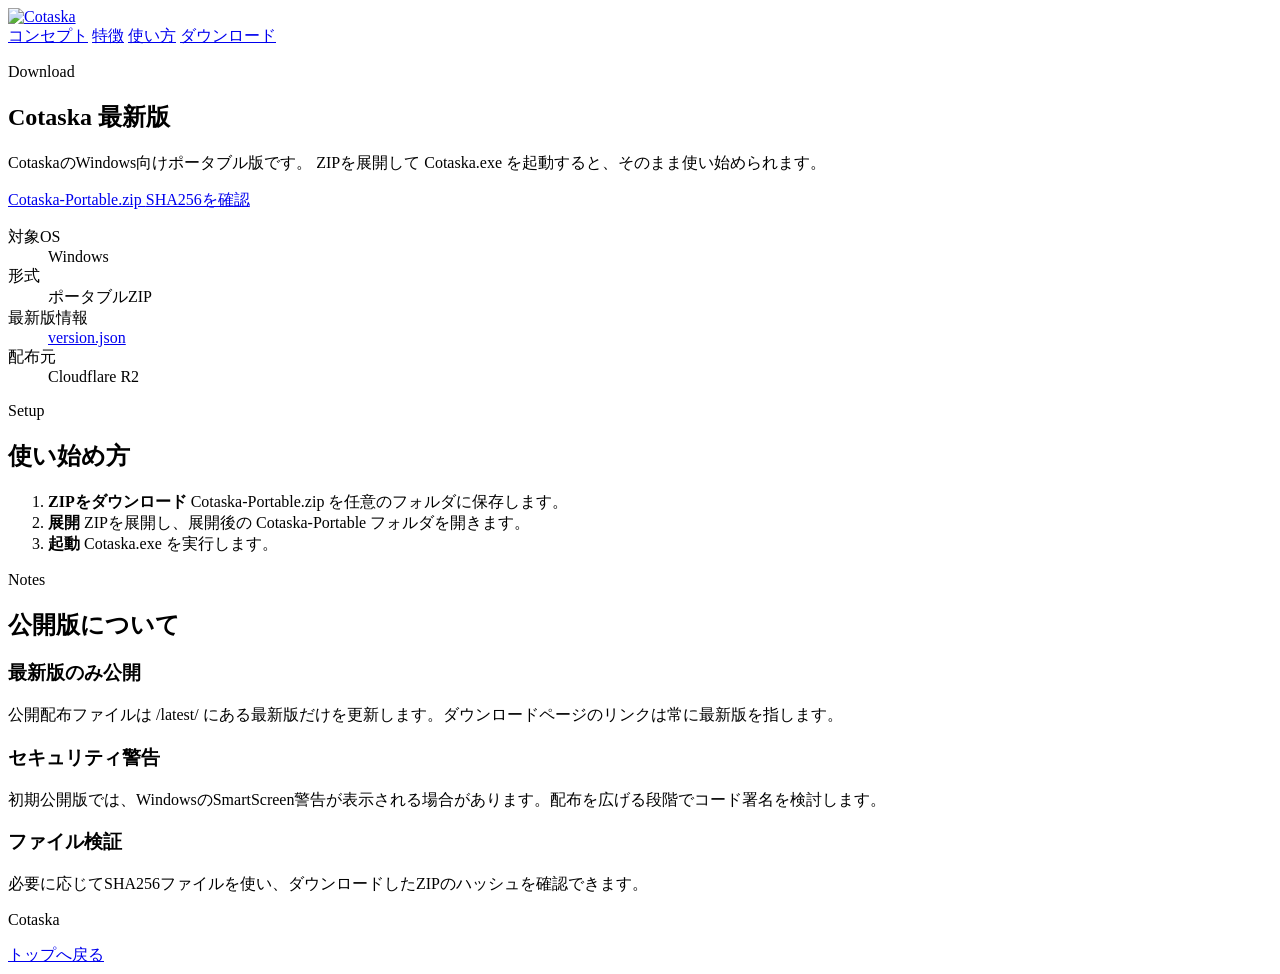
==== download.html @ 76c3b0d5 "OGP画像を新デザインに差し替え" ====
<!doctype html>
<html lang="ja">
  <head>
    <meta charset="utf-8">
    <meta name="viewport" content="width=device-width, initial-scale=1">
    <meta name="description" content="Cotaska のWindows向けポータブル版をダウンロードできます。ZIPを展開してCotaska.exeを起動すると使い始められます。">
    <meta property="og:title" content="Cotaska ダウンロード">
    <meta property="og:description" content="Cotaska のWindows向けポータブル版をダウンロードできます。">
    <meta property="og:type" content="website">
    <meta property="og:url" content="https://ebisenbei.github.io/cotaska-site/download.html">
    <meta property="og:image" content="https://ebisenbei.github.io/cotaska-site/assets/ogp.png?v=4">
    <meta property="og:image:width" content="1200">
    <meta property="og:image:height" content="630">
    <meta name="twitter:card" content="summary_large_image">
    <meta name="twitter:title" content="Cotaska ダウンロード">
    <meta name="twitter:description" content="Cotaska のWindows向けポータブル版をダウンロードできます。">
    <meta name="twitter:image" content="https://ebisenbei.github.io/cotaska-site/assets/ogp.png?v=4">
    <title>Cotaska ダウンロード</title>
    <link rel="icon" href="assets/favicon.ico">
    <link rel="stylesheet" href="styles.css">
  </head>
  <body>
    <header class="site-header">
      <a class="brand" href="index.html" aria-label="Cotaska">
        <img src="assets/cotaska-logo.png" alt="Cotaska">
      </a>
      <nav class="nav" aria-label="メインナビゲーション">
        <a href="index.html#concept">コンセプト</a>
        <a href="index.html#features">特徴</a>
        <a href="usage.html">使い方</a>
        <a href="download.html">ダウンロード</a>
      </nav>
    </header>

    <main>
      <section class="section download-hero">
        <div class="download-hero__copy">
          <p class="eyebrow">Download</p>
          <h1>Cotaska 最新版</h1>
          <p class="lead">
            CotaskaのWindows向けポータブル版です。
            ZIPを展開して Cotaska.exe を起動すると、そのまま使い始められます。
          </p>
          <div class="hero__actions">
            <a class="button button--primary" href="https://pub-d671fdad660b43a8a4b99ede58b7c092.r2.dev/latest/Cotaska-Portable.zip">
              Cotaska-Portable.zip
            </a>
            <a class="button button--ghost" href="https://pub-d671fdad660b43a8a4b99ede58b7c092.r2.dev/latest/Cotaska-Portable.zip.sha256">
              SHA256を確認
            </a>
          </div>
        </div>

        <aside class="download-panel" aria-label="配布情報">
          <dl>
            <div>
              <dt>対象OS</dt>
              <dd>Windows</dd>
            </div>
            <div>
              <dt>形式</dt>
              <dd>ポータブルZIP</dd>
            </div>
            <div>
              <dt>最新版情報</dt>
              <dd><a href="https://pub-d671fdad660b43a8a4b99ede58b7c092.r2.dev/latest/version.json">version.json</a></dd>
            </div>
            <div>
              <dt>配布元</dt>
              <dd>Cloudflare R2</dd>
            </div>
          </dl>
        </aside>
      </section>

      <section class="section download-steps">
        <div class="section-heading">
          <p class="eyebrow">Setup</p>
          <h2>使い始め方</h2>
        </div>
        <ol class="steps-list">
          <li>
            <strong>ZIPをダウンロード</strong>
            <span>Cotaska-Portable.zip を任意のフォルダに保存します。</span>
          </li>
          <li>
            <strong>展開</strong>
            <span>ZIPを展開し、展開後の Cotaska-Portable フォルダを開きます。</span>
          </li>
          <li>
            <strong>起動</strong>
            <span>Cotaska.exe を実行します。</span>
          </li>
        </ol>
      </section>

      <section class="section download-notes">
        <div class="section-heading">
          <p class="eyebrow">Notes</p>
          <h2>公開版について</h2>
        </div>
        <div class="notes-grid">
          <article>
            <h3>最新版のみ公開</h3>
            <p>公開配布ファイルは /latest/ にある最新版だけを更新します。ダウンロードページのリンクは常に最新版を指します。</p>
          </article>
          <article>
            <h3>セキュリティ警告</h3>
            <p>初期公開版では、WindowsのSmartScreen警告が表示される場合があります。配布を広げる段階でコード署名を検討します。</p>
          </article>
          <article>
            <h3>ファイル検証</h3>
            <p>必要に応じてSHA256ファイルを使い、ダウンロードしたZIPのハッシュを確認できます。</p>
          </article>
        </div>
      </section>
    </main>

    <footer class="site-footer">
      <p>Cotaska</p>
      <a href="index.html">トップへ戻る</a>
    </footer>
  </body>
</html>
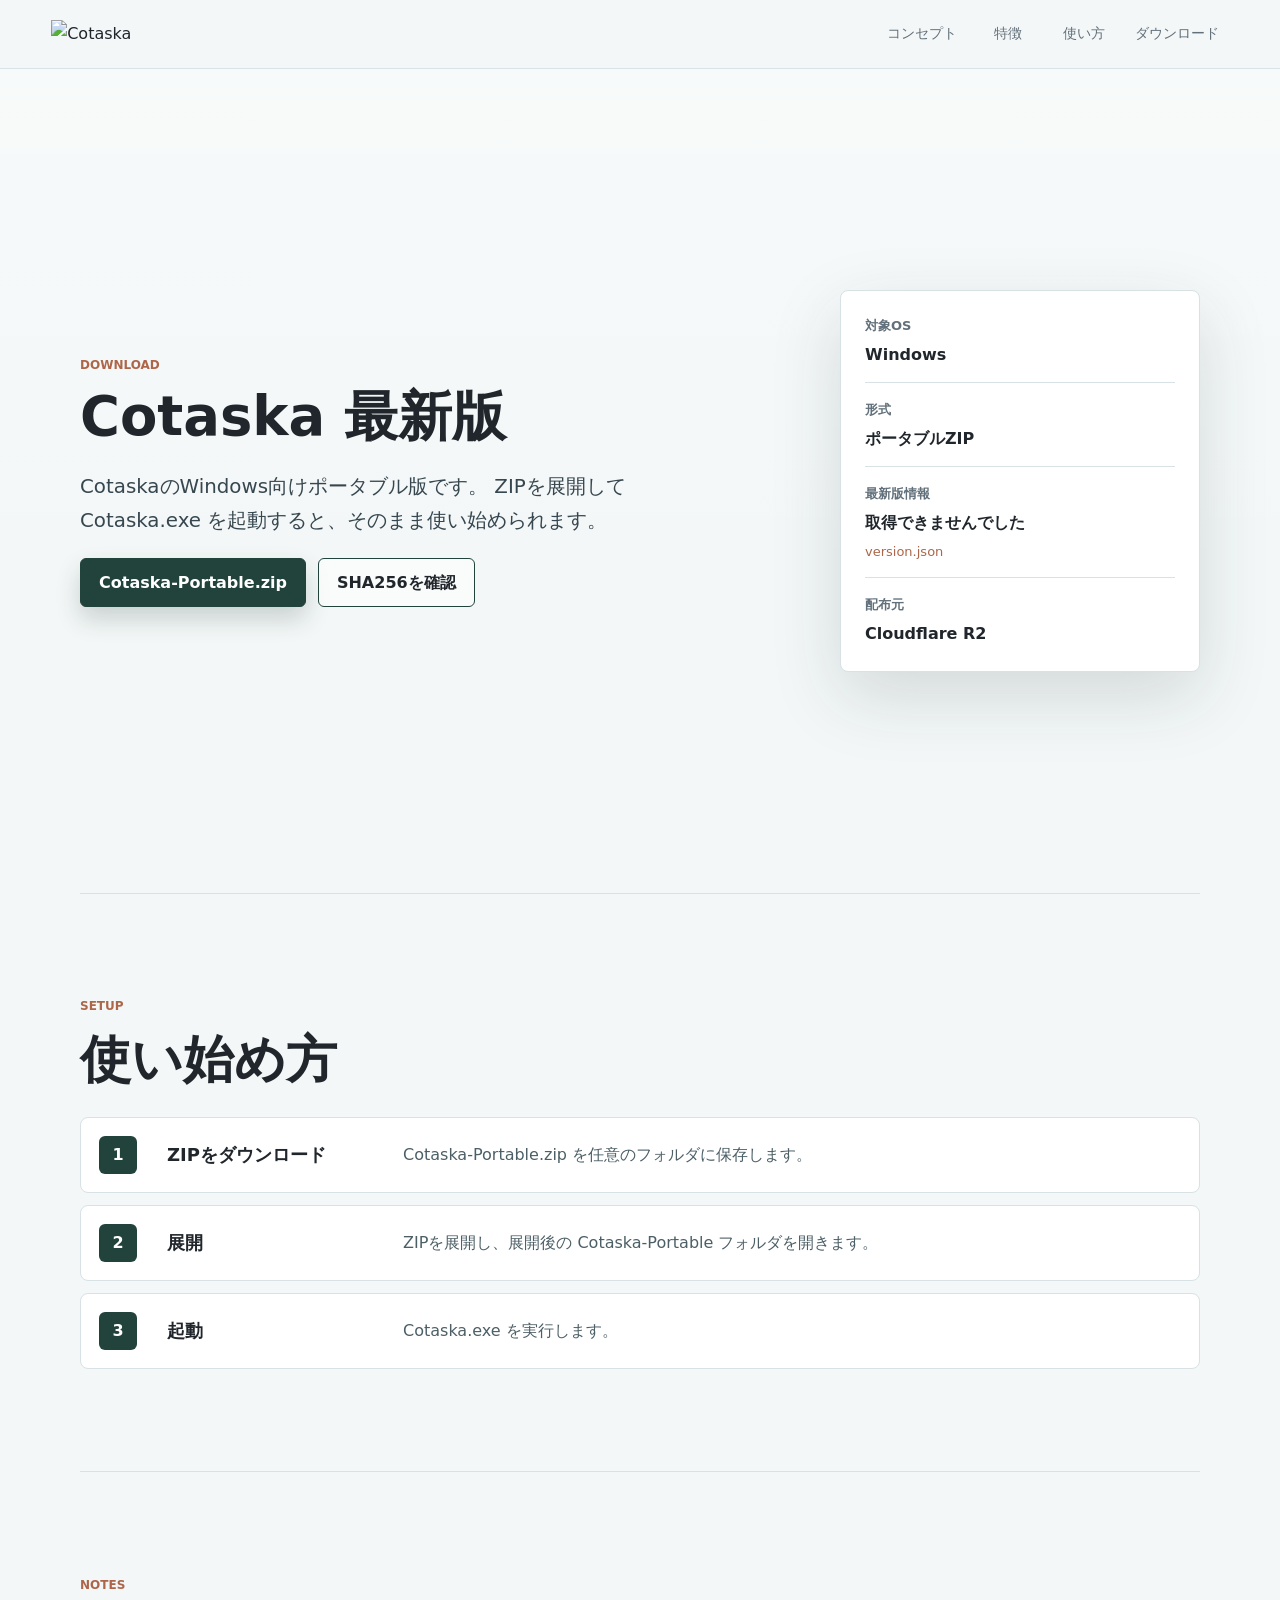
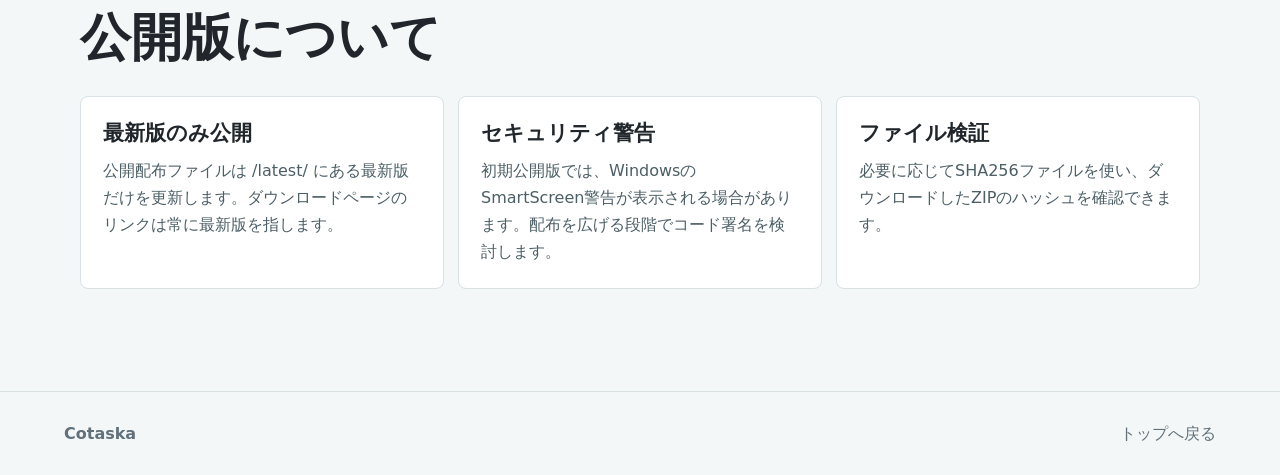
==== commit e3042e6e: "最新版バージョン情報の動的表示を追加" ====
--- a/download.html
+++ b/download.html
@@ -63,7 +63,10 @@
             </div>
             <div>
               <dt>最新版情報</dt>
-              <dd><a href="https://pub-d671fdad660b43a8a4b99ede58b7c092.r2.dev/latest/version.json">version.json</a></dd>
+              <dd>
+                <span id="latest-version" aria-live="polite">読み込み中…</span>
+                <a class="version-source" href="https://pub-d671fdad660b43a8a4b99ede58b7c092.r2.dev/latest/version.json">version.json</a>
+              </dd>
             </div>
             <div>
               <dt>配布元</dt>
@@ -120,5 +123,6 @@
       <p>Cotaska</p>
       <a href="index.html">トップへ戻る</a>
     </footer>
+    <script src="script.js" defer></script>
   </body>
 </html>
--- a/styles.css
+++ b/styles.css
@@ -0,0 +1,964 @@
+:root {
+  color-scheme: light;
+  --ink: #20262b;
+  --muted: #61707a;
+  --line: #d8e1e4;
+  --paper: #f3f7f7;
+  --paper-deep: #e8eef1;
+  --panel: #ffffff;
+  --forest: #21433b;
+  --moss: #5f8879;
+  --clay: #ad6649;
+  --amber: #d8ac4f;
+  --blue: #5f8fa3;
+  --shadow: 0 24px 70px rgba(28, 45, 52, 0.15);
+}
+
+* {
+  box-sizing: border-box;
+}
+
+html {
+  scroll-behavior: smooth;
+}
+
+body {
+  margin: 0;
+  background:
+    linear-gradient(180deg, rgba(255, 255, 255, 0.42), rgba(255, 255, 255, 0) 38rem),
+    var(--paper);
+  color: var(--ink);
+  font-family: "Yu Gothic", "Hiragino Kaku Gothic ProN", Meiryo, system-ui, sans-serif;
+  line-height: 1.7;
+}
+
+a {
+  color: inherit;
+  text-decoration: none;
+}
+
+.site-header {
+  position: sticky;
+  top: 0;
+  z-index: 10;
+  display: flex;
+  align-items: center;
+  justify-content: space-between;
+  gap: 24px;
+  padding: 14px clamp(18px, 4vw, 54px);
+  background: rgba(243, 247, 247, 0.92);
+  border-bottom: 1px solid rgba(216, 225, 228, 0.9);
+  backdrop-filter: blur(16px);
+}
+
+.brand img {
+  display: block;
+  width: 148px;
+  max-width: 34vw;
+  height: auto;
+}
+
+.nav {
+  display: flex;
+  gap: 6px;
+  align-items: center;
+}
+
+.nav a {
+  min-width: 70px;
+  padding: 8px 10px;
+  border-radius: 6px;
+  color: var(--muted);
+  font-size: 14px;
+  text-align: center;
+}
+
+.nav a:hover {
+  background: #e8eff1;
+  color: var(--ink);
+}
+
+.hero {
+  display: grid;
+  grid-template-columns: minmax(0, 0.92fr) minmax(520px, 1.08fr);
+  gap: clamp(30px, 4vw, 68px);
+  align-items: center;
+  min-height: calc(100vh - 76px);
+  padding: clamp(28px, 4vw, 52px) clamp(18px, 5vw, 72px) 36px;
+}
+
+.hero__copy {
+  max-width: 700px;
+}
+
+.eyebrow {
+  margin: 0 0 12px;
+  color: var(--clay);
+  font-size: 12px;
+  font-weight: 700;
+  letter-spacing: 0;
+  text-transform: uppercase;
+}
+
+h1,
+h2,
+h3,
+p {
+  margin-top: 0;
+}
+
+h1 {
+  margin-bottom: 22px;
+  font-size: clamp(34px, 4.25vw, 58px);
+  line-height: 1.12;
+  letter-spacing: 0;
+}
+
+h2 {
+  margin-bottom: 18px;
+  font-size: clamp(30px, 4vw, 54px);
+  line-height: 1.18;
+  letter-spacing: 0;
+}
+
+h3 {
+  margin-bottom: 10px;
+  font-size: 21px;
+  line-height: 1.35;
+}
+
+.lead {
+  max-width: 660px;
+  color: #37474f;
+  font-size: clamp(17px, 1.55vw, 20px);
+}
+
+.hero__actions,
+.download {
+  display: flex;
+  flex-wrap: wrap;
+  gap: 12px;
+  align-items: center;
+}
+
+.button {
+  display: inline-flex;
+  align-items: center;
+  justify-content: center;
+  min-height: 46px;
+  padding: 10px 18px;
+  border: 1px solid var(--forest);
+  border-radius: 6px;
+  font-weight: 700;
+  transition: transform 180ms ease, box-shadow 180ms ease, background 180ms ease;
+}
+
+.button:hover {
+  transform: translateY(-2px);
+}
+
+.button--primary {
+  background: var(--forest);
+  color: #fff;
+  box-shadow: 0 12px 24px rgba(36, 61, 52, 0.2);
+}
+
+.button--ghost {
+  background: rgba(255, 255, 255, 0.58);
+}
+
+.product-shot {
+  overflow: hidden;
+  border: 1px solid rgba(36, 61, 52, 0.14);
+  border-radius: 8px;
+  background: #eef4f4;
+  box-shadow: var(--shadow);
+}
+
+.window-bar {
+  display: flex;
+  gap: 8px;
+  align-items: center;
+  height: 38px;
+  padding: 0 14px;
+  background: #2b3d34;
+}
+
+.window-bar span {
+  width: 10px;
+  height: 10px;
+  border-radius: 50%;
+  background: var(--amber);
+}
+
+.window-bar span:nth-child(2) {
+  background: var(--clay);
+}
+
+.window-bar span:nth-child(3) {
+  background: var(--blue);
+}
+
+.app-shell {
+  display: grid;
+  grid-template-columns: 54px 150px minmax(230px, 1fr) minmax(210px, 0.85fr);
+  min-height: 430px;
+  color: #223028;
+}
+
+.rail,
+.side-pane,
+.task-pane,
+.detail-pane {
+  padding: 18px;
+}
+
+.rail {
+  display: flex;
+  flex-direction: column;
+  gap: 12px;
+  align-items: center;
+  background: #243d34;
+}
+
+.rail__item {
+  width: 24px;
+  height: 24px;
+  border-radius: 6px;
+  background: rgba(255, 255, 255, 0.18);
+}
+
+.rail__item.active {
+  background: var(--amber);
+}
+
+.side-pane {
+  background: #edf3f4;
+  border-right: 1px solid var(--line);
+}
+
+.pane-label {
+  margin: 0 0 8px;
+  color: #6c766d;
+  font-size: 12px;
+  font-weight: 700;
+}
+
+.view {
+  display: block;
+  width: 100%;
+  margin-bottom: 7px;
+  padding: 8px 10px;
+  border: 0;
+  border-radius: 6px;
+  background: transparent;
+  color: #36433a;
+  font: inherit;
+  text-align: left;
+}
+
+.view.active,
+.view:hover {
+  background: #fff;
+}
+
+.task-pane {
+  background: #fafcfc;
+  border-right: 1px solid var(--line);
+}
+
+.quick-add {
+  margin-bottom: 14px;
+  padding: 11px 12px;
+  border: 1px solid var(--line);
+  border-radius: 6px;
+  background: #fff;
+  color: var(--muted);
+  font-size: 14px;
+}
+
+.task {
+  display: grid;
+  grid-template-columns: 20px 1fr;
+  gap: 10px;
+  align-items: start;
+  margin-bottom: 10px;
+  padding: 12px;
+  border: 1px solid #dfe7e9;
+  border-radius: 6px;
+  background: #fff;
+}
+
+.task strong {
+  display: block;
+  line-height: 1.45;
+}
+
+.task small {
+  display: block;
+  color: var(--muted);
+}
+
+.check {
+  width: 18px;
+  height: 18px;
+  margin-top: 3px;
+  border: 2px solid var(--moss);
+  border-radius: 4px;
+}
+
+.task.done .check {
+  background: var(--moss);
+}
+
+.detail-pane {
+  background: #fff;
+  overflow-wrap: anywhere;
+}
+
+.detail-pane h2 {
+  font-size: 23px;
+}
+
+.metadata {
+  display: grid;
+  gap: 8px;
+  margin-top: 24px;
+}
+
+.metadata span {
+  padding: 8px 10px;
+  border-radius: 6px;
+  background: #edf3f4;
+  color: #52636a;
+  font-family: Consolas, "Courier New", monospace;
+  font-size: 12px;
+}
+
+.section {
+  width: min(1120px, calc(100% - 36px));
+  margin: 0 auto;
+  padding: clamp(58px, 8vw, 108px) 0;
+}
+
+.section-heading {
+  max-width: 680px;
+}
+
+.concept,
+.data-model,
+.comparison {
+  border-top: 1px solid var(--line);
+}
+
+.concept {
+  display: grid;
+  grid-template-columns: minmax(0, 0.95fr) minmax(280px, 1.05fr);
+  gap: clamp(24px, 6vw, 84px);
+  align-items: start;
+}
+
+.concept__body p,
+.agent-copy p,
+.download p,
+.comparison p {
+  color: #4c5f66;
+  font-size: 17px;
+}
+
+.feature-grid {
+  display: grid;
+  grid-template-columns: repeat(4, minmax(0, 1fr));
+  gap: 14px;
+}
+
+.feature-grid article,
+.comparison-grid > div,
+.flow-card {
+  border: 1px solid var(--line);
+  border-radius: 8px;
+  background: var(--panel);
+}
+
+.feature-grid article {
+  min-height: 292px;
+  padding: 24px;
+}
+
+.feature-number {
+  display: inline-block;
+  margin-bottom: 38px;
+  color: var(--clay);
+  font-family: Georgia, "Times New Roman", serif;
+  font-size: 34px;
+}
+
+.feature-grid p {
+  color: #536870;
+}
+
+.agent-section {
+  display: grid;
+  grid-template-columns: minmax(280px, 0.9fr) minmax(320px, 1.1fr);
+  gap: clamp(24px, 5vw, 64px);
+  align-items: center;
+  border-top: 1px solid var(--line);
+}
+
+.screenshot-section {
+  border-top: 1px solid var(--line);
+}
+
+.screenshot-section .section-heading {
+  max-width: 780px;
+}
+
+.screenshot-section .section-heading p:not(.eyebrow) {
+  color: #4c5f66;
+  font-size: 17px;
+}
+
+.screenshot-frame {
+  margin: 30px 0 0;
+  overflow: hidden;
+  border: 1px solid rgba(33, 67, 59, 0.15);
+  border-radius: 8px;
+  background: var(--panel);
+  box-shadow: var(--shadow);
+}
+
+.screenshot-frame img {
+  display: block;
+  width: 100%;
+  height: auto;
+}
+
+.agent-flow {
+  display: grid;
+  gap: 12px;
+}
+
+.flow-card {
+  padding: 20px;
+}
+
+.flow-card span {
+  display: block;
+  margin-bottom: 8px;
+  color: var(--clay);
+  font-size: 12px;
+  font-weight: 700;
+  text-transform: uppercase;
+}
+
+.flow-card strong {
+  display: block;
+  margin-bottom: 6px;
+  font-size: 20px;
+}
+
+.flow-card p {
+  margin: 0;
+  color: #566a72;
+}
+
+.flow-card--dark {
+  background: var(--forest);
+  color: #fff;
+  border-color: var(--forest);
+}
+
+.flow-card--dark span,
+.flow-card--dark p {
+  color: #dce5dd;
+}
+
+.flow-line {
+  width: 2px;
+  height: 28px;
+  margin-left: 30px;
+  background: var(--line);
+}
+
+.data-model {
+  display: grid;
+  grid-template-columns: minmax(0, 0.95fr) minmax(280px, 1.05fr);
+  gap: clamp(24px, 6vw, 84px);
+  align-items: start;
+}
+
+pre {
+  overflow-x: auto;
+  margin: 0;
+  padding: 24px;
+  border-radius: 8px;
+  background: #253a32;
+  color: #f8f6ef;
+  box-shadow: var(--shadow);
+}
+
+code {
+  font-family: Consolas, "Courier New", monospace;
+}
+
+.comparison-grid {
+  display: grid;
+  grid-template-columns: repeat(3, minmax(0, 1fr));
+  gap: 14px;
+  margin-top: 28px;
+}
+
+.comparison-grid > div {
+  padding: 24px;
+}
+
+.comparison-grid > div:nth-child(3) {
+  background: #f7fbfb;
+  border-color: rgba(95, 143, 163, 0.4);
+}
+
+.download {
+  justify-content: space-between;
+  gap: 28px;
+  border-top: 1px solid var(--line);
+}
+
+.download > div {
+  max-width: 720px;
+}
+
+.download__actions {
+  display: flex;
+  flex-wrap: wrap;
+  gap: 12px;
+}
+
+.usage-hero {
+  min-height: 48vh;
+  display: flex;
+  align-items: center;
+}
+
+.usage-flow,
+.usage-summary {
+  border-top: 1px solid var(--line);
+}
+
+.usage-step {
+  display: grid;
+  grid-template-columns: 96px minmax(0, 1fr);
+  gap: clamp(18px, 4vw, 42px);
+  padding: 34px 0;
+  border-bottom: 1px solid var(--line);
+}
+
+.usage-step:last-child {
+  border-bottom: 0;
+}
+
+.usage-step .feature-number {
+  margin: 0;
+}
+
+.usage-step h2 {
+  max-width: 820px;
+  font-size: clamp(26px, 3.5vw, 42px);
+}
+
+.usage-step p {
+  max-width: 860px;
+  color: #4c5f66;
+  font-size: 17px;
+}
+
+.usage-image {
+  margin: 22px 0 0;
+  overflow: hidden;
+  border: 1px solid rgba(33, 67, 59, 0.14);
+  border-radius: 8px;
+  background: #fff;
+  box-shadow: 0 18px 46px rgba(28, 45, 52, 0.12);
+}
+
+.usage-image img {
+  display: block;
+  width: 100%;
+  height: auto;
+}
+
+.usage-example {
+  margin-top: 18px;
+  padding: 16px 18px;
+  border: 1px solid var(--line);
+  border-radius: 8px;
+  background: var(--panel);
+}
+
+.usage-example strong {
+  display: block;
+  margin-bottom: 8px;
+}
+
+.usage-example p {
+  margin: 0 0 8px;
+  font-size: 15px;
+}
+
+.usage-example p:last-child {
+  margin-bottom: 0;
+}
+
+.usage-visual {
+  display: grid;
+  grid-template-columns: minmax(0, 1fr) 20px minmax(0, 1fr) 20px minmax(0, 1fr);
+  gap: 12px;
+  align-items: center;
+  margin-top: 22px;
+  padding: 18px;
+  border: 1px solid var(--line);
+  border-radius: 8px;
+  background:
+    linear-gradient(180deg, rgba(255, 255, 255, 0.75), rgba(255, 255, 255, 0.35)),
+    var(--paper-deep);
+}
+
+.visual-card {
+  min-height: 96px;
+  padding: 16px;
+  border: 1px solid var(--line);
+  border-radius: 8px;
+  background: #fff;
+  box-shadow: 0 10px 28px rgba(28, 45, 52, 0.08);
+}
+
+.visual-arrow {
+  width: 14px;
+  height: 14px;
+  border-top: 2px solid var(--moss);
+  border-right: 2px solid var(--moss);
+  transform: rotate(45deg);
+}
+
+.visual-card span {
+  display: inline-block;
+  margin-bottom: 8px;
+  color: var(--clay);
+  font-size: 12px;
+  font-weight: 700;
+  text-transform: uppercase;
+}
+
+.visual-card strong {
+  display: block;
+  line-height: 1.45;
+}
+
+.visual-card p {
+  margin: 8px 0 0;
+  color: #5d7078;
+  font-size: 14px;
+}
+
+.visual-card--ai {
+  border-color: rgba(95, 143, 163, 0.45);
+  background: #f5fbfc;
+}
+
+.visual-card--task {
+  border-color: rgba(95, 136, 121, 0.45);
+  background: #f7fbf8;
+}
+
+.visual-card--mail,
+.visual-card--note {
+  border-color: rgba(216, 172, 79, 0.48);
+  background: #fffaf0;
+}
+
+.visual-card--result,
+.visual-card--external {
+  border-color: rgba(173, 102, 73, 0.38);
+  background: #fff7f3;
+}
+
+.summary-grid {
+  display: grid;
+  grid-template-columns: repeat(3, minmax(0, 1fr));
+  gap: 14px;
+  margin-top: 28px;
+}
+
+.summary-grid article {
+  padding: 22px;
+  border: 1px solid var(--line);
+  border-radius: 8px;
+  background: var(--panel);
+}
+
+.summary-grid p {
+  margin: 0;
+  color: #4c5f66;
+}
+
+.download-hero {
+  display: grid;
+  grid-template-columns: minmax(0, 1fr) minmax(280px, 360px);
+  gap: clamp(24px, 5vw, 64px);
+  align-items: center;
+  min-height: calc(100vh - 76px);
+}
+
+.download-hero__copy {
+  max-width: 760px;
+}
+
+.download-panel {
+  padding: 24px;
+  border: 1px solid var(--line);
+  border-radius: 8px;
+  background: var(--panel);
+  box-shadow: var(--shadow);
+}
+
+.download-panel dl {
+  display: grid;
+  gap: 16px;
+  margin: 0;
+}
+
+.download-panel div {
+  display: grid;
+  gap: 4px;
+  padding-bottom: 14px;
+  border-bottom: 1px solid var(--line);
+}
+
+.download-panel div:last-child {
+  padding-bottom: 0;
+  border-bottom: 0;
+}
+
+.download-panel dt {
+  color: var(--muted);
+  font-size: 13px;
+  font-weight: 700;
+}
+
+.download-panel dd {
+  margin: 0;
+  font-weight: 700;
+}
+
+.version-source {
+  display: block;
+  margin-top: 4px;
+  color: var(--clay);
+  font-size: 13px;
+  font-weight: 400;
+}
+
+.download-panel a {
+  color: var(--clay);
+}
+
+.download-steps,
+.download-notes {
+  border-top: 1px solid var(--line);
+}
+
+.steps-list {
+  display: grid;
+  gap: 12px;
+  margin: 28px 0 0;
+  padding: 0;
+  list-style: none;
+  counter-reset: setup-step;
+}
+
+.steps-list li {
+  display: grid;
+  grid-template-columns: 52px minmax(160px, 220px) 1fr;
+  gap: 16px;
+  align-items: center;
+  padding: 18px;
+  border: 1px solid var(--line);
+  border-radius: 8px;
+  background: var(--panel);
+  counter-increment: setup-step;
+}
+
+.steps-list li::before {
+  display: inline-flex;
+  align-items: center;
+  justify-content: center;
+  width: 38px;
+  height: 38px;
+  border-radius: 6px;
+  background: var(--forest);
+  color: #fff;
+  font-weight: 700;
+  content: counter(setup-step);
+}
+
+.steps-list strong {
+  font-size: 18px;
+}
+
+.steps-list span {
+  color: #4c5f66;
+}
+
+.notes-grid {
+  display: grid;
+  grid-template-columns: repeat(3, minmax(0, 1fr));
+  gap: 14px;
+  margin-top: 28px;
+}
+
+.notes-grid article {
+  padding: 22px;
+  border: 1px solid var(--line);
+  border-radius: 8px;
+  background: var(--panel);
+}
+
+.notes-grid p {
+  margin: 0;
+  color: #4c5f66;
+}
+
+.site-footer {
+  display: flex;
+  justify-content: space-between;
+  gap: 18px;
+  padding: 28px clamp(18px, 5vw, 72px);
+  border-top: 1px solid var(--line);
+  color: var(--muted);
+}
+
+.site-footer p {
+  margin: 0;
+  font-weight: 700;
+}
+
+@media (max-width: 1080px) {
+  .hero {
+    grid-template-columns: 1fr;
+  }
+
+  .product-shot {
+    max-width: 940px;
+  }
+
+  .feature-grid,
+  .comparison-grid {
+    grid-template-columns: repeat(2, minmax(0, 1fr));
+  }
+}
+
+@media (max-width: 760px) {
+  .site-header {
+    position: static;
+    align-items: flex-start;
+  }
+
+  .nav {
+    flex-wrap: wrap;
+    justify-content: flex-end;
+  }
+
+  .hero {
+    padding-top: 42px;
+  }
+
+  .app-shell {
+    grid-template-columns: 44px minmax(0, 1fr);
+  }
+
+  .side-pane,
+  .detail-pane {
+    display: none;
+  }
+
+  .task-pane {
+    border-right: 0;
+  }
+
+  .concept,
+  .agent-section,
+  .data-model,
+  .download-hero {
+    grid-template-columns: 1fr;
+  }
+
+  .feature-grid,
+  .comparison-grid,
+  .notes-grid,
+  .summary-grid {
+    grid-template-columns: 1fr;
+  }
+
+  .usage-step {
+    grid-template-columns: 1fr;
+  }
+
+  .usage-visual {
+    grid-template-columns: 1fr;
+    gap: 12px;
+  }
+
+  .visual-arrow {
+    margin: 0 auto;
+    transform: rotate(135deg);
+  }
+
+  .steps-list li {
+    grid-template-columns: 42px 1fr;
+  }
+
+  .steps-list span {
+    grid-column: 2;
+  }
+
+  .feature-grid article {
+    min-height: auto;
+  }
+
+  .feature-number {
+    margin-bottom: 22px;
+  }
+
+  .site-footer,
+  .download {
+    align-items: flex-start;
+    flex-direction: column;
+  }
+}
+
+@media (max-width: 520px) {
+  .site-header {
+    padding-inline: 14px;
+  }
+
+  .brand img {
+    width: 122px;
+  }
+
+  .nav a {
+    min-width: 58px;
+    padding-inline: 8px;
+    font-size: 13px;
+  }
+
+  .section {
+    width: min(100% - 28px, 1120px);
+  }
+
+  .hero {
+    padding-inline: 14px;
+  }
+
+  .hero__actions .button {
+    width: 100%;
+  }
+}
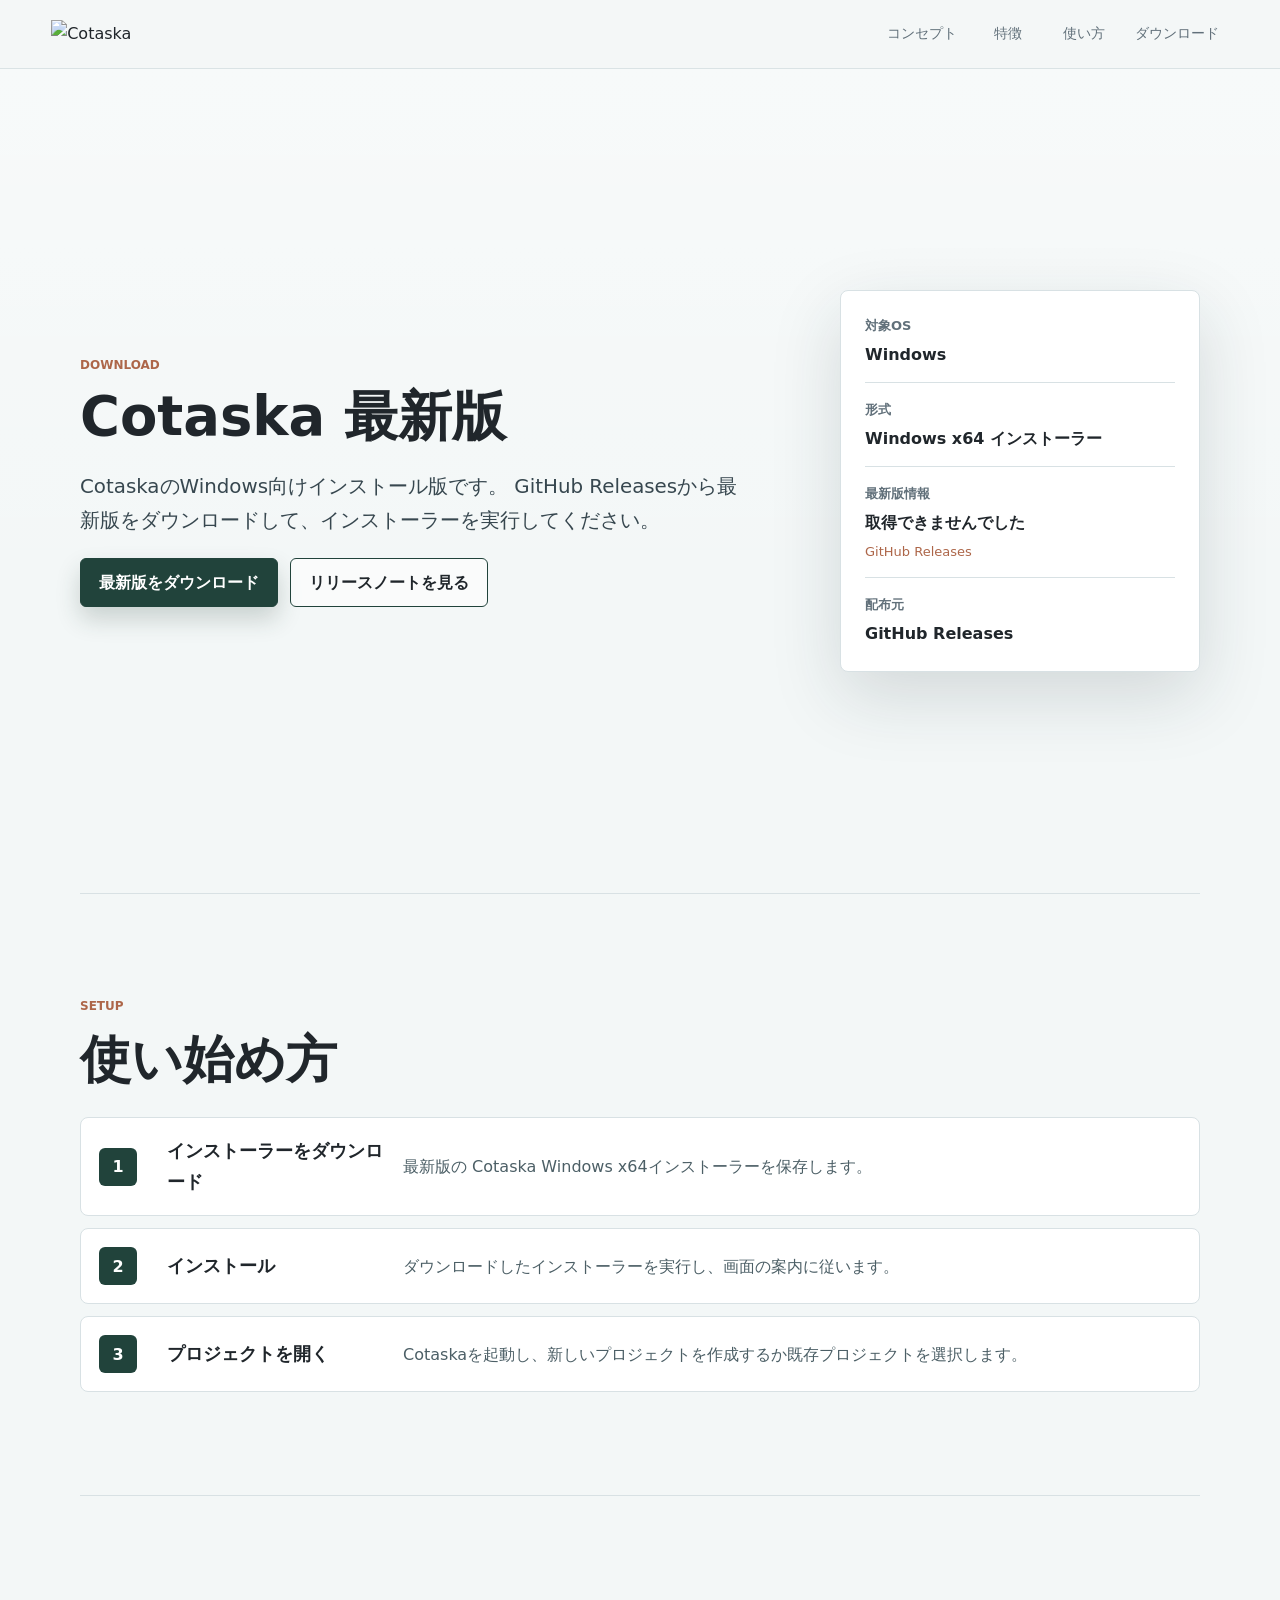
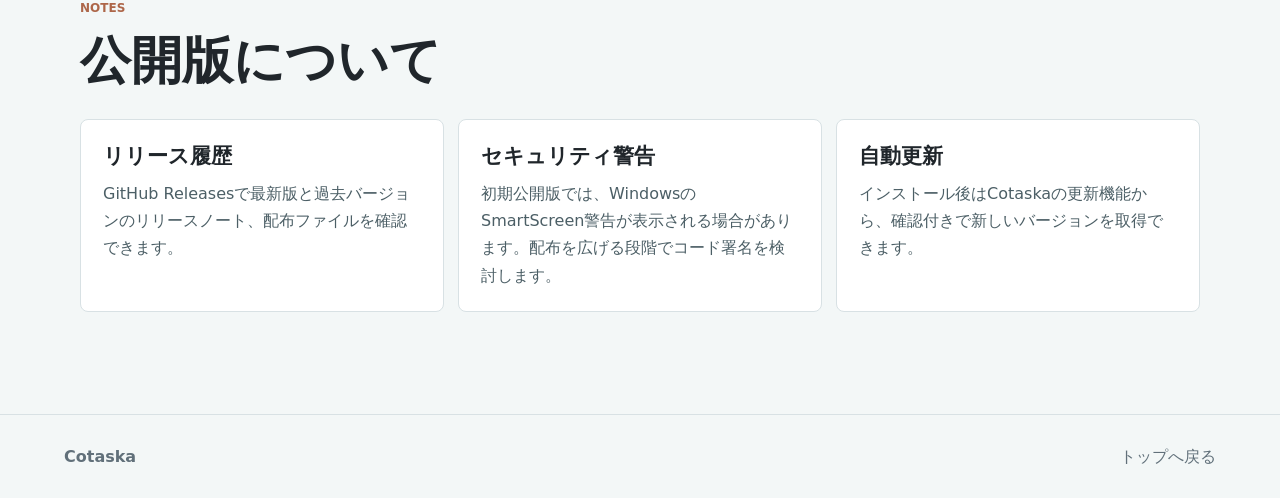
==== commit efa192dd: "CHG-128 ダウンロード先をGitHub Releasesへ変更" ====
--- a/download.html
+++ b/download.html
@@ -3,9 +3,9 @@
   <head>
     <meta charset="utf-8">
     <meta name="viewport" content="width=device-width, initial-scale=1">
-    <meta name="description" content="Cotaska のWindows向けポータブル版をダウンロードできます。ZIPを展開してCotaska.exeを起動すると使い始められます。">
+    <meta name="description" content="CotaskaのWindows向け最新版インストーラーをGitHub Releasesからダウンロードできます。">
     <meta property="og:title" content="Cotaska ダウンロード">
-    <meta property="og:description" content="Cotaska のWindows向けポータブル版をダウンロードできます。">
+    <meta property="og:description" content="CotaskaのWindows向け最新版インストーラーをGitHub Releasesからダウンロードできます。">
     <meta property="og:type" content="website">
     <meta property="og:url" content="https://ebisenbei.github.io/cotaska-site/download.html">
     <meta property="og:image" content="https://ebisenbei.github.io/cotaska-site/assets/ogp.png?v=4">
@@ -13,7 +13,7 @@
     <meta property="og:image:height" content="630">
     <meta name="twitter:card" content="summary_large_image">
     <meta name="twitter:title" content="Cotaska ダウンロード">
-    <meta name="twitter:description" content="Cotaska のWindows向けポータブル版をダウンロードできます。">
+    <meta name="twitter:description" content="CotaskaのWindows向け最新版インストーラーをGitHub Releasesからダウンロードできます。">
     <meta name="twitter:image" content="https://ebisenbei.github.io/cotaska-site/assets/ogp.png?v=4">
     <title>Cotaska ダウンロード</title>
     <link rel="icon" href="assets/favicon.ico">
@@ -38,15 +38,15 @@
           <p class="eyebrow">Download</p>
           <h1>Cotaska 最新版</h1>
           <p class="lead">
-            CotaskaのWindows向けポータブル版です。
-            ZIPを展開して Cotaska.exe を起動すると、そのまま使い始められます。
+            CotaskaのWindows向けインストール版です。
+            GitHub Releasesから最新版をダウンロードして、インストーラーを実行してください。
           </p>
           <div class="hero__actions">
-            <a class="button button--primary" href="https://pub-d671fdad660b43a8a4b99ede58b7c092.r2.dev/latest/Cotaska-Portable.zip">
-              Cotaska-Portable.zip
+            <a id="download-installer" class="button button--primary" href="https://github.com/EbiSenbei/cotaska-site/releases/latest">
+              最新版をダウンロード
             </a>
-            <a class="button button--ghost" href="https://pub-d671fdad660b43a8a4b99ede58b7c092.r2.dev/latest/Cotaska-Portable.zip.sha256">
-              SHA256を確認
+            <a class="button button--ghost" href="https://github.com/EbiSenbei/cotaska-site/releases/latest">
+              リリースノートを見る
             </a>
           </div>
         </div>
@@ -59,18 +59,18 @@
             </div>
             <div>
               <dt>形式</dt>
-              <dd>ポータブルZIP</dd>
+              <dd>Windows x64 インストーラー</dd>
             </div>
             <div>
               <dt>最新版情報</dt>
               <dd>
                 <span id="latest-version" aria-live="polite">読み込み中…</span>
-                <a class="version-source" href="https://pub-d671fdad660b43a8a4b99ede58b7c092.r2.dev/latest/version.json">version.json</a>
+                <a class="version-source" href="https://github.com/EbiSenbei/cotaska-site/releases/latest">GitHub Releases</a>
               </dd>
             </div>
             <div>
               <dt>配布元</dt>
-              <dd>Cloudflare R2</dd>
+              <dd>GitHub Releases</dd>
             </div>
           </dl>
         </aside>
@@ -83,16 +83,16 @@
         </div>
         <ol class="steps-list">
           <li>
-            <strong>ZIPをダウンロード</strong>
-            <span>Cotaska-Portable.zip を任意のフォルダに保存します。</span>
+            <strong>インストーラーをダウンロード</strong>
+            <span>最新版の Cotaska Windows x64インストーラーを保存します。</span>
           </li>
           <li>
-            <strong>展開</strong>
-            <span>ZIPを展開し、展開後の Cotaska-Portable フォルダを開きます。</span>
+            <strong>インストール</strong>
+            <span>ダウンロードしたインストーラーを実行し、画面の案内に従います。</span>
           </li>
           <li>
-            <strong>起動</strong>
-            <span>Cotaska.exe を実行します。</span>
+            <strong>プロジェクトを開く</strong>
+            <span>Cotaskaを起動し、新しいプロジェクトを作成するか既存プロジェクトを選択します。</span>
           </li>
         </ol>
       </section>
@@ -104,16 +104,16 @@
         </div>
         <div class="notes-grid">
           <article>
-            <h3>最新版のみ公開</h3>
-            <p>公開配布ファイルは /latest/ にある最新版だけを更新します。ダウンロードページのリンクは常に最新版を指します。</p>
+            <h3>リリース履歴</h3>
+            <p>GitHub Releasesで最新版と過去バージョンのリリースノート、配布ファイルを確認できます。</p>
           </article>
           <article>
             <h3>セキュリティ警告</h3>
             <p>初期公開版では、WindowsのSmartScreen警告が表示される場合があります。配布を広げる段階でコード署名を検討します。</p>
           </article>
           <article>
-            <h3>ファイル検証</h3>
-            <p>必要に応じてSHA256ファイルを使い、ダウンロードしたZIPのハッシュを確認できます。</p>
+            <h3>自動更新</h3>
+            <p>インストール後はCotaskaの更新機能から、確認付きで新しいバージョンを取得できます。</p>
           </article>
         </div>
       </section>
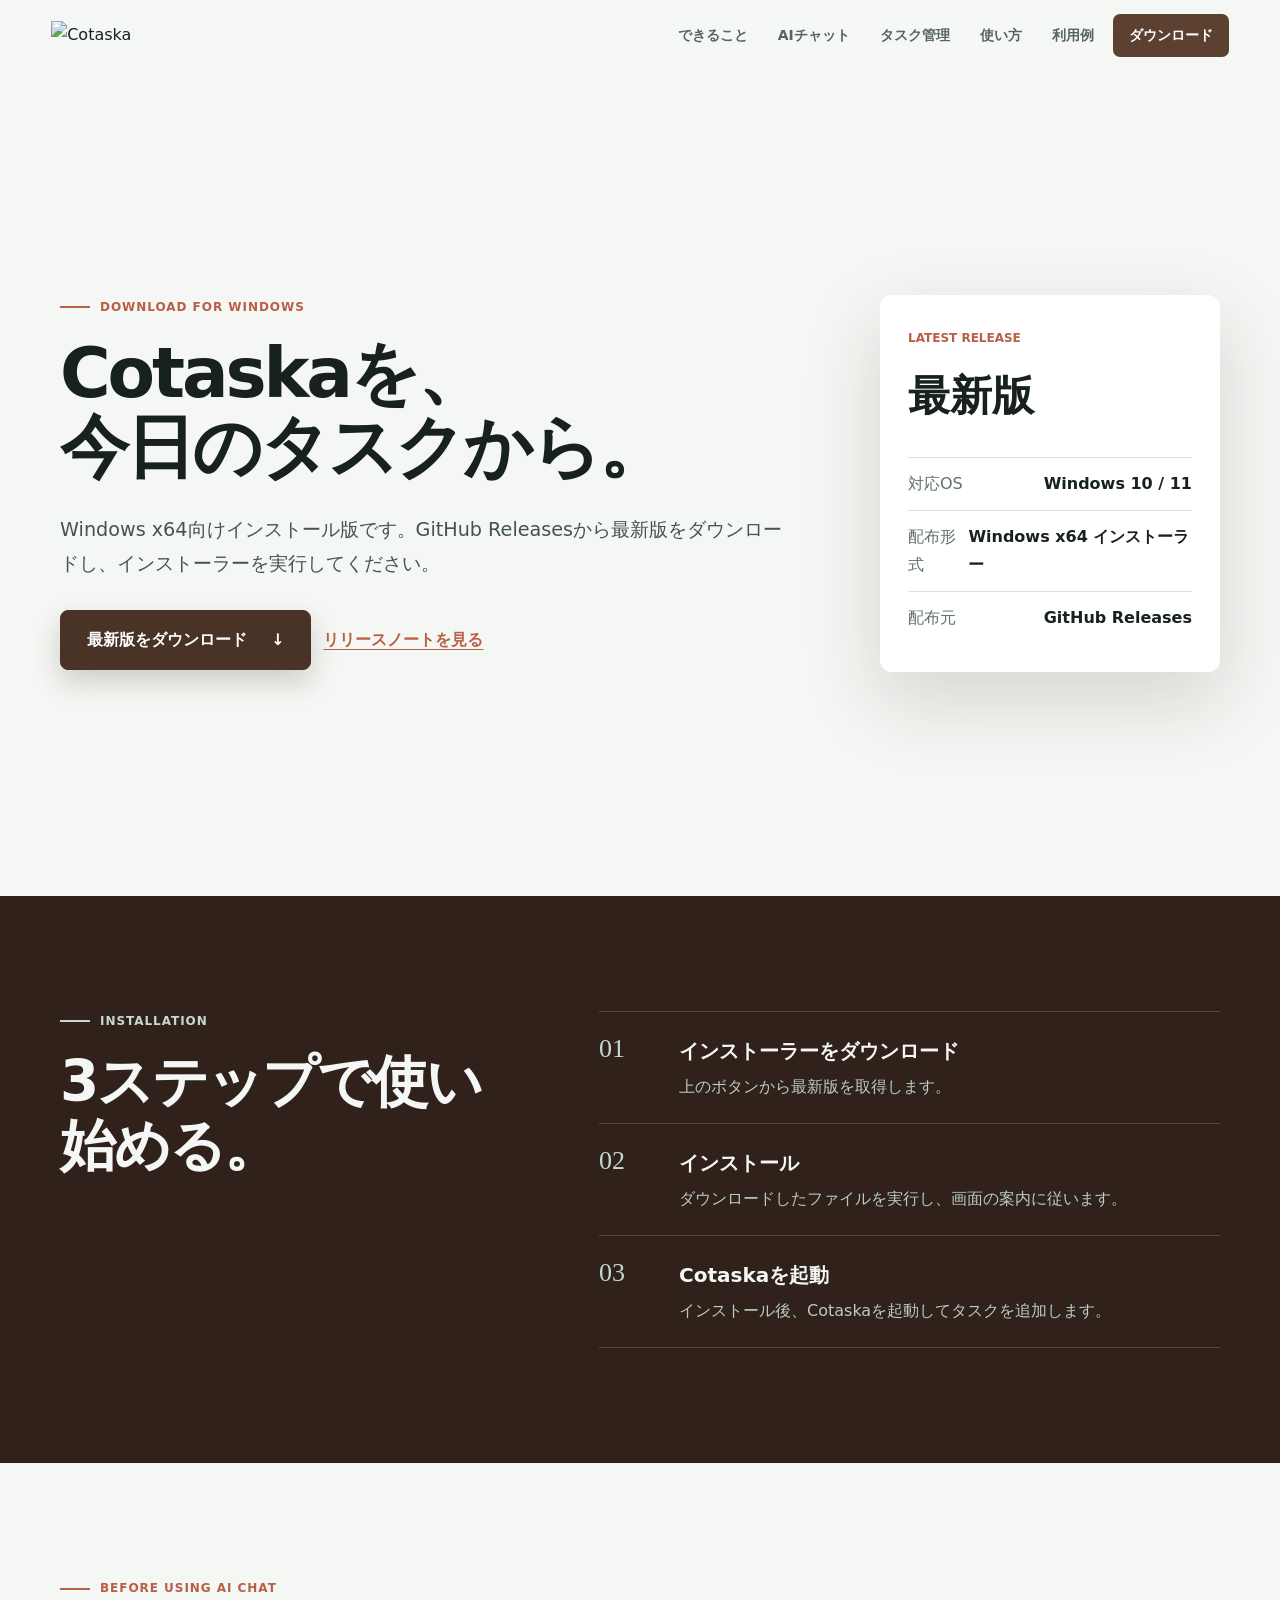
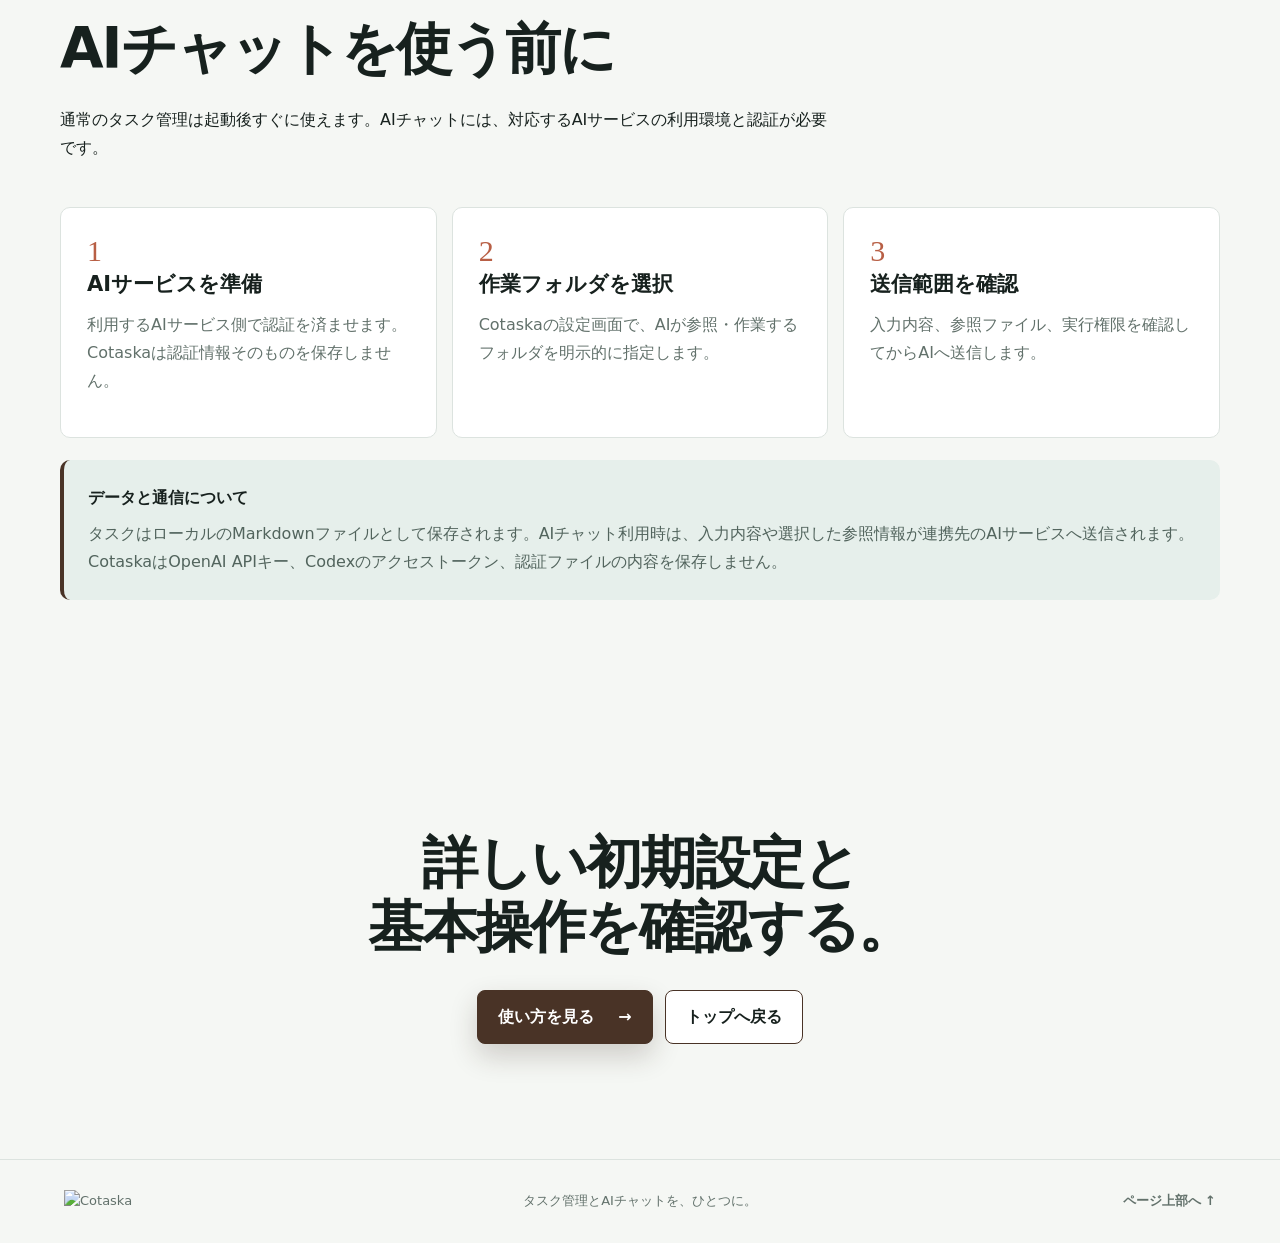
==== commit 23b2c787: "サイト見直しv04を公開用ページへ反映" ====
--- a/download.html
+++ b/download.html
@@ -1,128 +1,25 @@
 <!doctype html>
 <html lang="ja">
-  <head>
-    <meta charset="utf-8">
-    <meta name="viewport" content="width=device-width, initial-scale=1">
-    <meta name="description" content="CotaskaのWindows向け最新版インストーラーをGitHub Releasesからダウンロードできます。">
-    <meta property="og:title" content="Cotaska ダウンロード">
-    <meta property="og:description" content="CotaskaのWindows向け最新版インストーラーをGitHub Releasesからダウンロードできます。">
-    <meta property="og:type" content="website">
-    <meta property="og:url" content="https://ebisenbei.github.io/cotaska-site/download.html">
-    <meta property="og:image" content="https://ebisenbei.github.io/cotaska-site/assets/ogp.png?v=4">
-    <meta property="og:image:width" content="1200">
-    <meta property="og:image:height" content="630">
-    <meta name="twitter:card" content="summary_large_image">
-    <meta name="twitter:title" content="Cotaska ダウンロード">
-    <meta name="twitter:description" content="CotaskaのWindows向け最新版インストーラーをGitHub Releasesからダウンロードできます。">
-    <meta name="twitter:image" content="https://ebisenbei.github.io/cotaska-site/assets/ogp.png?v=4">
-    <title>Cotaska ダウンロード</title>
-    <link rel="icon" href="assets/favicon.ico">
-    <link rel="stylesheet" href="styles.css">
-  </head>
-  <body>
-    <header class="site-header">
-      <a class="brand" href="index.html" aria-label="Cotaska">
-        <img src="assets/cotaska-logo.png" alt="Cotaska">
-      </a>
-      <nav class="nav" aria-label="メインナビゲーション">
-        <a href="index.html#concept">コンセプト</a>
-        <a href="index.html#features">特徴</a>
-        <a href="usage.html">使い方</a>
-        <a href="download.html">ダウンロード</a>
-      </nav>
-    </header>
-
-    <main>
-      <section class="section download-hero">
-        <div class="download-hero__copy">
-          <p class="eyebrow">Download</p>
-          <h1>Cotaska 最新版</h1>
-          <p class="lead">
-            CotaskaのWindows向けインストール版です。
-            GitHub Releasesから最新版をダウンロードして、インストーラーを実行してください。
-          </p>
-          <div class="hero__actions">
-            <a id="download-installer" class="button button--primary" href="https://github.com/EbiSenbei/cotaska-site/releases/latest">
-              最新版をダウンロード
-            </a>
-            <a class="button button--ghost" href="https://github.com/EbiSenbei/cotaska-site/releases/latest">
-              リリースノートを見る
-            </a>
-          </div>
-        </div>
-
-        <aside class="download-panel" aria-label="配布情報">
-          <dl>
-            <div>
-              <dt>対象OS</dt>
-              <dd>Windows</dd>
-            </div>
-            <div>
-              <dt>形式</dt>
-              <dd>Windows x64 インストーラー</dd>
-            </div>
-            <div>
-              <dt>最新版情報</dt>
-              <dd>
-                <span id="latest-version" aria-live="polite">読み込み中…</span>
-                <a class="version-source" href="https://github.com/EbiSenbei/cotaska-site/releases/latest">GitHub Releases</a>
-              </dd>
-            </div>
-            <div>
-              <dt>配布元</dt>
-              <dd>GitHub Releases</dd>
-            </div>
-          </dl>
-        </aside>
-      </section>
-
-      <section class="section download-steps">
-        <div class="section-heading">
-          <p class="eyebrow">Setup</p>
-          <h2>使い始め方</h2>
-        </div>
-        <ol class="steps-list">
-          <li>
-            <strong>インストーラーをダウンロード</strong>
-            <span>最新版の Cotaska Windows x64インストーラーを保存します。</span>
-          </li>
-          <li>
-            <strong>インストール</strong>
-            <span>ダウンロードしたインストーラーを実行し、画面の案内に従います。</span>
-          </li>
-          <li>
-            <strong>プロジェクトを開く</strong>
-            <span>Cotaskaを起動し、新しいプロジェクトを作成するか既存プロジェクトを選択します。</span>
-          </li>
-        </ol>
-      </section>
-
-      <section class="section download-notes">
-        <div class="section-heading">
-          <p class="eyebrow">Notes</p>
-          <h2>公開版について</h2>
-        </div>
-        <div class="notes-grid">
-          <article>
-            <h3>リリース履歴</h3>
-            <p>GitHub Releasesで最新版と過去バージョンのリリースノート、配布ファイルを確認できます。</p>
-          </article>
-          <article>
-            <h3>セキュリティ警告</h3>
-            <p>初期公開版では、WindowsのSmartScreen警告が表示される場合があります。配布を広げる段階でコード署名を検討します。</p>
-          </article>
-          <article>
-            <h3>自動更新</h3>
-            <p>インストール後はCotaskaの更新機能から、確認付きで新しいバージョンを取得できます。</p>
-          </article>
-        </div>
-      </section>
-    </main>
-
-    <footer class="site-footer">
-      <p>Cotaska</p>
-      <a href="index.html">トップへ戻る</a>
-    </footer>
-    <script src="script.js" defer></script>
-  </body>
-</html>
+<head>
+  <meta charset="utf-8">
+  <meta name="viewport" content="width=device-width, initial-scale=1">
+  <meta name="description" content="CotaskaのWindows向け最新版インストーラーをGitHub Releasesからダウンロードできます。">
+  <meta property="og:title" content="Cotaskaをダウンロード">
+  <meta property="og:description" content="CotaskaのWindows向け最新版インストーラーをGitHub Releasesからダウンロードできます。">
+  <meta property="og:type" content="website">
+  <meta property="og:url" content="https://ebisenbei.github.io/cotaska-site/download.html">
+  <meta property="og:image" content="https://ebisenbei.github.io/cotaska-site/assets/ogp.png?v=4">
+  <meta name="twitter:card" content="summary_large_image">
+  <title>Cotaskaをダウンロード</title>
+  <link rel="icon" href="assets/favicon.ico">
+  <link rel="stylesheet" href="styles.css?v=20260926-examples">
+</head>
+<body id="top">
+  <header class="site-header"><a class="brand" href="index.html"><img src="assets/cotaska-logo.png" alt="Cotaska"></a><button class="menu-button" type="button" aria-expanded="false" aria-controls="main-nav">メニュー</button><nav id="main-nav" class="nav"><a href="index.html#possibilities">できること</a><a href="index.html#ai-chat">AIチャット</a><a href="index.html#tasks">タスク管理</a><a href="usage.html">使い方</a><a href="examples.html">利用例</a><a class="nav-cta active" aria-current="page" href="download.html">ダウンロード</a></nav></header>
+  <main>
+    <section class="download-hero section"><div><p class="eyebrow"><span></span> Download for Windows</p><h1>Cotaskaを、<br>今日のタスクから。</h1><p class="lead">Windows x64向けインストール版です。GitHub Releasesから最新版をダウンロードし、インストーラーを実行してください。</p><div class="actions"><a id="download-installer" class="button button-primary large" href="https://github.com/EbiSenbei/cotaska-site/releases/latest">最新版をダウンロード <span aria-hidden="true">↓</span></a><a class="text-link" href="https://github.com/EbiSenbei/cotaska-site/releases/latest">リリースノートを見る</a></div></div><aside class="release-card" aria-label="配布情報"><span>Latest release</span><strong id="latest-version" aria-live="polite">確認中…</strong><dl><div><dt>対応OS</dt><dd>Windows 10 / 11</dd></div><div><dt>配布形式</dt><dd>Windows x64 インストーラー</dd></div><div><dt>配布元</dt><dd>GitHub Releases</dd></div></dl></aside></section>
+    <section class="dark-section"><div class="section install-section"><div class="section-heading"><p class="eyebrow light"><span></span> Installation</p><h2>3ステップで使い始める。</h2></div><ol class="install-list"><li><span>01</span><div><strong>インストーラーをダウンロード</strong><p>上のボタンから最新版を取得します。</p></div></li><li><span>02</span><div><strong>インストール</strong><p>ダウンロードしたファイルを実行し、画面の案内に従います。</p></div></li><li><span>03</span><div><strong>Cotaskaを起動</strong><p>インストール後、Cotaskaを起動してタスクを追加します。</p></div></li></ol></div></section>
+    <section class="section requirements"><div class="section-heading"><p class="eyebrow"><span></span> Before using AI chat</p><h2>AIチャットを使う前に</h2><p>通常のタスク管理は起動後すぐに使えます。AIチャットには、対応するAIサービスの利用環境と認証が必要です。</p></div><div class="requirements-grid"><article><span>1</span><h3>AIサービスを準備</h3><p>利用するAIサービス側で認証を済ませます。Cotaskaは認証情報そのものを保存しません。</p></article><article><span>2</span><h3>作業フォルダを選択</h3><p>Cotaskaの設定画面で、AIが参照・作業するフォルダを明示的に指定します。</p></article><article><span>3</span><h3>送信範囲を確認</h3><p>入力内容、参照ファイル、実行権限を確認してからAIへ送信します。</p></article></div><div class="info-box"><strong>データと通信について</strong><p>タスクはローカルのMarkdownファイルとして保存されます。AIチャット利用時は、入力内容や選択した参照情報が連携先のAIサービスへ送信されます。CotaskaはOpenAI APIキー、Codexのアクセストークン、認証ファイルの内容を保存しません。</p></div></section>
+    <section class="section final-cta"><h2>詳しい初期設定と<br>基本操作を確認する。</h2><div class="actions centered"><a class="button button-primary" href="usage.html">使い方を見る <span>→</span></a><a class="button button-secondary" href="index.html">トップへ戻る</a></div></section>
+  </main><footer class="site-footer"><img src="assets/cotaska-logo.png" alt="Cotaska"><p>タスク管理とAIチャットを、ひとつに。</p><a href="#top">ページ上部へ ↑</a></footer><script src="script.js"></script>
+</body></html>
--- a/styles.css
+++ b/styles.css
@@ -1,964 +1,19 @@
-:root {
-  color-scheme: light;
-  --ink: #20262b;
-  --muted: #61707a;
-  --line: #d8e1e4;
-  --paper: #f3f7f7;
-  --paper-deep: #e8eef1;
-  --panel: #ffffff;
-  --forest: #21433b;
-  --moss: #5f8879;
-  --clay: #ad6649;
-  --amber: #d8ac4f;
-  --blue: #5f8fa3;
-  --shadow: 0 24px 70px rgba(28, 45, 52, 0.15);
-}
+:root{color-scheme:light;--ink:#17211e;--muted:#62716b;--paper:#f5f7f4;--panel:#fff;--line:#dce3df;--brand:#493326;--brand-deep:#30221b;--mint:#c6d8cf;--sage:#6fa28c;--coral:#b85f45;--amber:#d8ad59;--shadow:0 28px 80px rgba(48,34,27,.16)}
+*{box-sizing:border-box}html{scroll-behavior:smooth;scroll-padding-top:90px}body{margin:0;background:var(--paper);color:var(--ink);font-family:"Yu Gothic","Hiragino Kaku Gothic ProN",Meiryo,system-ui,sans-serif;line-height:1.75}a{color:inherit;text-decoration:none}button{font:inherit}img{max-width:100%}h1,h2,h3,p{margin-top:0}h1{font-size:clamp(42px,5.4vw,78px);line-height:1.08;letter-spacing:-.045em;margin-bottom:28px}h2{font-size:clamp(34px,4.4vw,62px);line-height:1.15;letter-spacing:-.035em;margin-bottom:24px}h3{font-size:21px;line-height:1.4;margin-bottom:12px}em{color:var(--coral);font-style:normal}.muted{color:var(--muted)}
+.site-header{position:sticky;top:0;z-index:20;display:flex;align-items:center;justify-content:space-between;gap:30px;padding:14px clamp(18px,4vw,62px);background:rgba(245,247,244,.88);border-bottom:1px solid transparent;backdrop-filter:blur(18px);transition:border-color .2s,box-shadow .2s}.site-header.is-scrolled{border-color:var(--line);box-shadow:0 6px 24px rgba(48,34,27,.06)}.brand img{display:block;width:145px}.nav{display:flex;align-items:center;gap:8px}.nav a{padding:9px 11px;border-radius:7px;color:#56655f;font-size:14px;font-weight:700}.nav a:hover,.nav a.active{color:var(--brand);background:#eee9e5}.nav .nav-cta{padding-inline:16px;background:var(--brand);color:white}.nav .nav-cta:hover,.nav .nav-cta.active{background:#5c4131;color:#fff}.menu-button{display:none;border:1px solid var(--line);border-radius:7px;background:#fff;padding:7px 11px;color:var(--brand);font-weight:700}
+.hero{display:grid;grid-template-columns:minmax(420px,.82fr) minmax(650px,1.18fr);gap:clamp(35px,5vw,78px);align-items:center;min-height:calc(100vh - 76px);padding:clamp(55px,7vw,100px) clamp(18px,5vw,78px) 90px;background:radial-gradient(circle at 78% 28%,rgba(206,216,210,.44),transparent 35%),linear-gradient(180deg,#fbfcfa 0%,var(--paper) 100%);overflow:hidden}.hero-copy{max-width:710px}.eyebrow{display:flex;gap:10px;align-items:center;margin-bottom:18px;color:var(--coral);font-size:12px;font-weight:800;letter-spacing:.08em;text-transform:uppercase}.eyebrow span{display:inline-block;width:30px;height:2px;background:currentColor}.eyebrow.light{color:var(--mint)}.lead{max-width:760px;color:#43544e;font-size:clamp(17px,1.5vw,20px)}.actions{display:flex;flex-wrap:wrap;align-items:center;gap:12px;margin-top:30px}.actions.centered{justify-content:center}.button{display:inline-flex;justify-content:center;align-items:center;gap:24px;min-height:52px;padding:12px 20px;border:1px solid var(--brand);border-radius:8px;font-weight:800;transition:transform .2s,box-shadow .2s,background .2s}.button:hover{transform:translateY(-2px)}.button-primary{background:var(--brand);color:#fff;box-shadow:0 12px 28px rgba(48,34,27,.2)}.button-primary:hover{background:#5c4131}.button-secondary{background:#fff}.button.large{min-height:60px;padding-inline:26px}.text-link{color:var(--coral);font-weight:800;text-decoration:underline;text-underline-offset:4px}.hero-notes{display:flex;flex-wrap:wrap;gap:18px;margin-top:24px;color:var(--muted);font-size:12px;font-weight:700}.hero-notes span:before{content:"✓";margin-right:6px;color:var(--sage)}
+.ai-window{min-width:800px;border:1px solid rgba(78,42,14,.2);border-radius:14px;background:#fff;box-shadow:var(--shadow);overflow:hidden;transform:perspective(1400px) rotateY(-2deg)}.window-top{height:36px;display:flex;justify-content:space-between;align-items:center;padding:0 14px;background:var(--brand);color:#dbe5e1;font-size:11px}.window-title{font-weight:800}.app-layout{display:grid;grid-template-columns:48px 180px minmax(350px,1fr) 190px;height:480px;color:#26332f}.app-rail{display:flex;flex-direction:column;align-items:center;gap:18px;padding:14px 7px;background:var(--brand);color:#dbe6e2}.app-rail b{display:grid;place-items:center;width:30px;height:30px;border-radius:8px;background:var(--amber);color:var(--brand)}.app-rail span{display:grid;place-items:center;width:29px;height:29px;border-radius:7px;font-size:11px;font-weight:800}.app-rail .selected{background:#fff;color:var(--brand)}.app-rail .rail-bottom{margin-top:auto}.thread-pane{padding:14px 10px;background:#edf2ef;border-right:1px solid var(--line);font-size:11px}.pane-head,.chat-head,.preview-head{display:flex;justify-content:space-between;align-items:center}.pane-head{padding:0 5px 12px}.pane-head button{border:0;background:transparent;color:var(--brand);font-size:18px}.thread{display:flex;gap:7px;padding:9px 7px;margin-bottom:4px;border-radius:7px}.thread.active{background:#fff;box-shadow:0 3px 10px rgba(20,50,42,.06)}.thread strong,.thread small{display:block}.thread small{color:#7b8984}.status-dot{width:7px;height:7px;margin-top:5px;border-radius:50%;background:var(--coral);flex:0 0 auto}.files-label{margin:18px 6px 7px;color:#7a8983;font-weight:800}.file{padding:5px 7px;color:#53645e}.file.indent{padding-left:19px}.chat-pane{display:flex;flex-direction:column;min-width:0;background:#fff}.chat-head{height:54px;padding:0 16px;border-bottom:1px solid #e7ebe9}.chat-head strong,.chat-head small{display:block}.chat-head small{color:var(--muted);font-size:10px}.running{color:#4e876e;font-size:10px;font-weight:800}.messages{display:flex;flex-direction:column;gap:18px;padding:24px 20px;overflow:hidden;font-size:12px}.message.user{align-self:flex-end;max-width:78%;padding:11px 14px;border-radius:12px 12px 3px 12px;background:#e6f0eb}.message.ai{display:flex;gap:10px;align-items:flex-start}.ai-mark{display:grid;place-items:center;width:27px;height:27px;border-radius:8px;background:var(--brand);color:#fff;font-size:9px;font-weight:900;flex:0 0 auto}.message.ai strong{font-size:13px}.message.ai ol{padding-left:19px;margin:7px 0}.progress-line{margin-top:10px;padding:8px 10px;border-left:2px solid var(--sage);background:#f5f8f6;color:#64736d;font-size:10px}.progress-line span{display:inline-block;width:6px;height:6px;border-radius:50%;background:var(--sage)}.composer{margin:auto 16px 14px;padding:10px 12px;border:1px solid #cfdad5;border-radius:10px;box-shadow:0 5px 18px rgba(30,60,50,.08);font-size:10px}.composer p{margin:8px 0 14px;color:#95a19c}.attachment{display:inline-block;padding:4px 7px;border-radius:5px;background:#eaf1ee;color:#44554e}.composer-foot{display:flex;align-items:center;justify-content:space-between;color:#6e7c77}.composer-foot button{display:grid;place-items:center;width:25px;height:25px;border:0;border-radius:7px;background:var(--brand);color:#fff}.preview-pane{padding:14px;background:#fafbfa;border-left:1px solid var(--line);font-size:11px}.preview-head{padding-bottom:13px;border-bottom:1px solid var(--line)}.task-id{display:inline-block;margin-top:16px;padding:3px 7px;border-radius:4px;background:#e5eeea;color:var(--brand);font-weight:800}.preview-pane h3{font-size:15px}.preview-pane hr{border:0;border-top:1px solid var(--line);margin:16px 0}.preview-pane small{display:block;color:#7c8984}.tag{display:inline-block;margin:5px 0 13px;padding:3px 7px;border-radius:5px;background:#fff0d2;color:#7b5918;font-weight:800}
+.section{width:min(1160px,calc(100% - 40px));margin:0 auto;padding:clamp(72px,9vw,128px) 0}.intro{display:grid;grid-template-columns:minmax(320px,.95fr) minmax(320px,1.05fr);gap:clamp(30px,7vw,100px);align-items:end;border-bottom:1px solid var(--line)}.intro-heading h2{margin-bottom:0}.intro>p{margin-bottom:6px;color:#52635d;font-size:18px}.value-grid{display:grid;grid-template-columns:repeat(3,1fr);gap:15px;padding-top:0}.value-card{position:relative;min-height:410px;padding:28px;border:1px solid var(--line);border-radius:12px;background:#fff}.value-card.featured{background:#e7f1ec;border-color:#c7dbd1}.value-card .number{color:var(--coral);font-family:Georgia,serif;font-size:36px}.mini-icon{display:grid;place-items:center;width:50px;height:50px;margin:58px 0 22px;border-radius:50%;background:var(--brand);color:#fff;font-size:21px}.value-card p{color:var(--muted)}
+.dark-section{background:var(--brand-deep);color:#f4f7f5}.dark-inner{padding-block:clamp(80px,10vw,140px)}.split-heading{display:grid;grid-template-columns:1.15fr .85fr;gap:70px;align-items:end}.split-heading p:last-child{color:#bfd0c9;font-size:18px}.capability-grid{display:grid;grid-template-columns:repeat(4,1fr);gap:1px;margin-top:64px;background:rgba(255,255,255,.14);border:1px solid rgba(255,255,255,.14)}.capability-grid article{min-height:300px;padding:28px;background:var(--brand-deep)}.capability-grid span{color:var(--mint);font:28px Georgia,serif}.capability-grid h3{margin-top:65px}.capability-grid p{color:#afc4bc;font-size:14px}
+.section-heading{max-width:780px}.workflow{display:grid;grid-template-columns:.92fr 1.08fr;gap:80px}.workflow-list{margin:0;padding:0;list-style:none;border-top:1px solid var(--line)}.workflow-list li{display:grid;grid-template-columns:60px 1fr;gap:20px;padding:24px 0;border-bottom:1px solid var(--line)}.workflow-list>li>span{color:var(--coral);font-family:Georgia,serif;font-size:25px}.workflow-list strong{font-size:20px}.workflow-list p{margin:5px 0 0;color:var(--muted)}.task-section{display:grid;grid-template-columns:.85fr 1.15fr;gap:70px;align-items:center;border-top:1px solid var(--line)}.task-copy>p:not(.eyebrow){color:var(--muted);font-size:17px}.check-list{display:grid;gap:9px;padding:0;list-style:none}.check-list li:before{content:"✓";display:inline-grid;place-items:center;width:23px;height:23px;margin-right:10px;border-radius:50%;background:#dcece5;color:var(--brand);font-weight:900}.screen-card{margin:0;border-radius:12px;background:#fff;box-shadow:var(--shadow);overflow:hidden}.screen-card img{display:block;width:100%}.screen-card figcaption{padding:12px 18px;color:var(--muted);font-size:12px}.local-section{background:#e7efeb}.local-inner{display:grid;grid-template-columns:.85fr 1.15fr;gap:80px}.local-inner>div>p:first-child{color:#445851;font-size:18px}.local-inner pre{padding:25px;border-radius:10px;background:var(--brand);color:#e6f1ec;overflow:auto}.local-inner code{font:14px/1.8 Consolas,monospace}.notice{margin-top:20px;padding:15px 18px;border-left:3px solid var(--coral);background:rgba(255,255,255,.5);color:#586a63;font-size:13px}.final-cta{text-align:center}.final-cta p{color:var(--muted);font-size:18px}.site-footer{display:grid;grid-template-columns:1fr auto 1fr;align-items:center;gap:20px;padding:30px clamp(18px,5vw,78px);border-top:1px solid var(--line);color:var(--muted);font-size:13px}.site-footer img{width:125px}.site-footer p{margin:0}.site-footer a{justify-self:end;font-weight:800}
+.page-hero{width:min(1160px,calc(100% - 40px));margin:0 auto;padding:clamp(80px,10vw,150px) 0 90px}.page-hero .lead{max-width:800px}.jump-links{display:flex;gap:12px;margin-top:34px}.jump-links a{padding:13px 18px;border:1px solid var(--line);border-radius:8px;background:#fff;font-weight:800}.guide-section{border-top:1px solid var(--line)}.guide-grid{display:grid;grid-template-columns:repeat(3,1fr);gap:15px;margin-top:45px}.guide-grid article,.caution-grid article,.requirements-grid article{padding:26px;border:1px solid var(--line);border-radius:10px;background:#fff}.guide-grid span,.requirements-grid span{color:var(--coral);font:30px Georgia,serif}.guide-grid p,.caution-grid p,.requirements-grid p{color:var(--muted)}.guide-dark{width:min(1160px,calc(100% - 40px));margin:auto;padding:clamp(80px,10vw,130px) 0}.guide-dark .section-heading p:last-child{color:#b9cbc4}.setup-list{margin:50px 0 0;padding:0;list-style:none;border-top:1px solid rgba(255,255,255,.16)}.setup-list li{display:grid;grid-template-columns:50px 1fr;gap:22px;padding:24px 0;border-bottom:1px solid rgba(255,255,255,.16)}.setup-list b{display:grid;place-items:center;width:38px;height:38px;border-radius:50%;background:var(--mint);color:var(--brand)}.setup-list strong{font-size:20px}.setup-list p{margin:4px 0 0;color:#b9cbc4}.operation-list{margin-top:45px;border-top:1px solid var(--line)}.operation-list article{display:grid;grid-template-columns:80px 1fr;gap:25px;padding:25px 0;border-bottom:1px solid var(--line)}.operation-list>article>span{color:var(--coral);font:28px Georgia,serif}.operation-list p{margin:0;color:var(--muted)}.caution{border-top:1px solid var(--line)}.caution-grid{display:grid;grid-template-columns:repeat(3,1fr);gap:15px}.download-hero{display:grid;grid-template-columns:1fr 340px;gap:80px;align-items:center;min-height:calc(100vh - 76px)}.release-card{padding:28px;border-radius:12px;background:#fff;box-shadow:var(--shadow)}.release-card>span{color:var(--coral);font-size:12px;font-weight:800;text-transform:uppercase}.release-card>strong{display:block;margin:8px 0 25px;font-size:42px}.release-card dl{margin:0}.release-card dl div{display:flex;justify-content:space-between;padding:12px 0;border-top:1px solid var(--line)}.release-card dt{color:var(--muted)}.release-card dd{margin:0;font-weight:800}.install-section{display:grid;grid-template-columns:.85fr 1.15fr;gap:80px}.install-list{margin:0;padding:0;list-style:none}.install-list li{display:grid;grid-template-columns:60px 1fr;gap:20px;padding:22px 0;border-bottom:1px solid rgba(255,255,255,.16)}.install-list li:first-child{border-top:1px solid rgba(255,255,255,.16)}.install-list span{color:var(--mint);font:26px Georgia,serif}.install-list strong{font-size:20px}.install-list p{margin:4px 0 0;color:#b9cbc4}.requirements-grid{display:grid;grid-template-columns:repeat(3,1fr);gap:15px;margin-top:45px}.info-box{margin-top:22px;padding:24px;border-radius:10px;background:#e6efeb;border-left:4px solid var(--brand)}.info-box p{margin:8px 0 0;color:#52645d}.reveal{opacity:0;transform:translateY(18px);transition:opacity .65s ease,transform .65s ease}.reveal.is-visible{opacity:1;transform:none}@media(prefers-reduced-motion:reduce){html{scroll-behavior:auto}.reveal{opacity:1;transform:none;transition:none}.button{transition:none}}
+@media(max-width:1180px){.hero{grid-template-columns:1fr;padding-bottom:80px}.hero-copy{max-width:850px}.ai-window{min-width:0;width:100%;transform:none}.capability-grid{grid-template-columns:repeat(2,1fr)}.capability-grid article{min-height:250px}.capability-grid h3{margin-top:35px}}
+@media(max-width:820px){.menu-button{display:block}.nav{position:absolute;top:67px;left:14px;right:14px;display:none;flex-direction:column;align-items:stretch;padding:10px;border:1px solid var(--line);border-radius:10px;background:#fff;box-shadow:var(--shadow)}.nav.is-open{display:flex}.nav a{text-align:center}.app-layout{grid-template-columns:44px 150px minmax(300px,1fr)}.preview-pane{display:none}.intro,.split-heading,.workflow,.task-section,.local-inner,.install-section,.download-hero{grid-template-columns:1fr;gap:38px}.value-grid,.guide-grid,.caution-grid,.requirements-grid{grid-template-columns:1fr}.value-card{min-height:auto}.mini-icon{margin:30px 0 18px}.site-footer{grid-template-columns:1fr;text-align:center}.site-footer img,.site-footer a{justify-self:center}.site-footer p{grid-row:2}.download-hero{min-height:auto}.release-card{max-width:500px}}
+@media(max-width:580px){h1{font-size:clamp(38px,12vw,58px)}h2{font-size:clamp(31px,10vw,46px)}.site-header{padding-inline:14px}.brand img{width:124px}.hero{padding:50px 14px 65px}.section,.page-hero,.guide-dark{width:min(100% - 28px,1160px)}.actions .button{width:100%}.hero-notes{gap:10px}.ai-window{overflow-x:auto}.app-layout{min-width:650px;height:430px}.thread-pane{display:none}.app-layout{grid-template-columns:44px minmax(370px,1fr) 180px}.capability-grid{grid-template-columns:1fr}.capability-grid article{min-height:auto}.jump-links{flex-direction:column}.page-hero{padding-top:65px}.operation-list article{grid-template-columns:48px 1fr}.release-card{padding:22px}}
 
-* {
-  box-sizing: border-box;
-}
-
-html {
-  scroll-behavior: smooth;
-}
-
-body {
-  margin: 0;
-  background:
-    linear-gradient(180deg, rgba(255, 255, 255, 0.42), rgba(255, 255, 255, 0) 38rem),
-    var(--paper);
-  color: var(--ink);
-  font-family: "Yu Gothic", "Hiragino Kaku Gothic ProN", Meiryo, system-ui, sans-serif;
-  line-height: 1.7;
-}
-
-a {
-  color: inherit;
-  text-decoration: none;
-}
-
-.site-header {
-  position: sticky;
-  top: 0;
-  z-index: 10;
-  display: flex;
-  align-items: center;
-  justify-content: space-between;
-  gap: 24px;
-  padding: 14px clamp(18px, 4vw, 54px);
-  background: rgba(243, 247, 247, 0.92);
-  border-bottom: 1px solid rgba(216, 225, 228, 0.9);
-  backdrop-filter: blur(16px);
-}
-
-.brand img {
-  display: block;
-  width: 148px;
-  max-width: 34vw;
-  height: auto;
-}
-
-.nav {
-  display: flex;
-  gap: 6px;
-  align-items: center;
-}
-
-.nav a {
-  min-width: 70px;
-  padding: 8px 10px;
-  border-radius: 6px;
-  color: var(--muted);
-  font-size: 14px;
-  text-align: center;
-}
-
-.nav a:hover {
-  background: #e8eff1;
-  color: var(--ink);
-}
-
-.hero {
-  display: grid;
-  grid-template-columns: minmax(0, 0.92fr) minmax(520px, 1.08fr);
-  gap: clamp(30px, 4vw, 68px);
-  align-items: center;
-  min-height: calc(100vh - 76px);
-  padding: clamp(28px, 4vw, 52px) clamp(18px, 5vw, 72px) 36px;
-}
-
-.hero__copy {
-  max-width: 700px;
-}
-
-.eyebrow {
-  margin: 0 0 12px;
-  color: var(--clay);
-  font-size: 12px;
-  font-weight: 700;
-  letter-spacing: 0;
-  text-transform: uppercase;
-}
-
-h1,
-h2,
-h3,
-p {
-  margin-top: 0;
-}
-
-h1 {
-  margin-bottom: 22px;
-  font-size: clamp(34px, 4.25vw, 58px);
-  line-height: 1.12;
-  letter-spacing: 0;
-}
-
-h2 {
-  margin-bottom: 18px;
-  font-size: clamp(30px, 4vw, 54px);
-  line-height: 1.18;
-  letter-spacing: 0;
-}
-
-h3 {
-  margin-bottom: 10px;
-  font-size: 21px;
-  line-height: 1.35;
-}
-
-.lead {
-  max-width: 660px;
-  color: #37474f;
-  font-size: clamp(17px, 1.55vw, 20px);
-}
-
-.hero__actions,
-.download {
-  display: flex;
-  flex-wrap: wrap;
-  gap: 12px;
-  align-items: center;
-}
-
-.button {
-  display: inline-flex;
-  align-items: center;
-  justify-content: center;
-  min-height: 46px;
-  padding: 10px 18px;
-  border: 1px solid var(--forest);
-  border-radius: 6px;
-  font-weight: 700;
-  transition: transform 180ms ease, box-shadow 180ms ease, background 180ms ease;
-}
-
-.button:hover {
-  transform: translateY(-2px);
-}
-
-.button--primary {
-  background: var(--forest);
-  color: #fff;
-  box-shadow: 0 12px 24px rgba(36, 61, 52, 0.2);
-}
-
-.button--ghost {
-  background: rgba(255, 255, 255, 0.58);
-}
-
-.product-shot {
-  overflow: hidden;
-  border: 1px solid rgba(36, 61, 52, 0.14);
-  border-radius: 8px;
-  background: #eef4f4;
-  box-shadow: var(--shadow);
-}
-
-.window-bar {
-  display: flex;
-  gap: 8px;
-  align-items: center;
-  height: 38px;
-  padding: 0 14px;
-  background: #2b3d34;
-}
-
-.window-bar span {
-  width: 10px;
-  height: 10px;
-  border-radius: 50%;
-  background: var(--amber);
-}
-
-.window-bar span:nth-child(2) {
-  background: var(--clay);
-}
-
-.window-bar span:nth-child(3) {
-  background: var(--blue);
-}
-
-.app-shell {
-  display: grid;
-  grid-template-columns: 54px 150px minmax(230px, 1fr) minmax(210px, 0.85fr);
-  min-height: 430px;
-  color: #223028;
-}
-
-.rail,
-.side-pane,
-.task-pane,
-.detail-pane {
-  padding: 18px;
-}
-
-.rail {
-  display: flex;
-  flex-direction: column;
-  gap: 12px;
-  align-items: center;
-  background: #243d34;
-}
-
-.rail__item {
-  width: 24px;
-  height: 24px;
-  border-radius: 6px;
-  background: rgba(255, 255, 255, 0.18);
-}
-
-.rail__item.active {
-  background: var(--amber);
-}
-
-.side-pane {
-  background: #edf3f4;
-  border-right: 1px solid var(--line);
-}
-
-.pane-label {
-  margin: 0 0 8px;
-  color: #6c766d;
-  font-size: 12px;
-  font-weight: 700;
-}
-
-.view {
-  display: block;
-  width: 100%;
-  margin-bottom: 7px;
-  padding: 8px 10px;
-  border: 0;
-  border-radius: 6px;
-  background: transparent;
-  color: #36433a;
-  font: inherit;
-  text-align: left;
-}
-
-.view.active,
-.view:hover {
-  background: #fff;
-}
-
-.task-pane {
-  background: #fafcfc;
-  border-right: 1px solid var(--line);
-}
-
-.quick-add {
-  margin-bottom: 14px;
-  padding: 11px 12px;
-  border: 1px solid var(--line);
-  border-radius: 6px;
-  background: #fff;
-  color: var(--muted);
-  font-size: 14px;
-}
-
-.task {
-  display: grid;
-  grid-template-columns: 20px 1fr;
-  gap: 10px;
-  align-items: start;
-  margin-bottom: 10px;
-  padding: 12px;
-  border: 1px solid #dfe7e9;
-  border-radius: 6px;
-  background: #fff;
-}
-
-.task strong {
-  display: block;
-  line-height: 1.45;
-}
-
-.task small {
-  display: block;
-  color: var(--muted);
-}
-
-.check {
-  width: 18px;
-  height: 18px;
-  margin-top: 3px;
-  border: 2px solid var(--moss);
-  border-radius: 4px;
-}
-
-.task.done .check {
-  background: var(--moss);
-}
-
-.detail-pane {
-  background: #fff;
-  overflow-wrap: anywhere;
-}
-
-.detail-pane h2 {
-  font-size: 23px;
-}
-
-.metadata {
-  display: grid;
-  gap: 8px;
-  margin-top: 24px;
-}
-
-.metadata span {
-  padding: 8px 10px;
-  border-radius: 6px;
-  background: #edf3f4;
-  color: #52636a;
-  font-family: Consolas, "Courier New", monospace;
-  font-size: 12px;
-}
-
-.section {
-  width: min(1120px, calc(100% - 36px));
-  margin: 0 auto;
-  padding: clamp(58px, 8vw, 108px) 0;
-}
-
-.section-heading {
-  max-width: 680px;
-}
-
-.concept,
-.data-model,
-.comparison {
-  border-top: 1px solid var(--line);
-}
-
-.concept {
-  display: grid;
-  grid-template-columns: minmax(0, 0.95fr) minmax(280px, 1.05fr);
-  gap: clamp(24px, 6vw, 84px);
-  align-items: start;
-}
-
-.concept__body p,
-.agent-copy p,
-.download p,
-.comparison p {
-  color: #4c5f66;
-  font-size: 17px;
-}
-
-.feature-grid {
-  display: grid;
-  grid-template-columns: repeat(4, minmax(0, 1fr));
-  gap: 14px;
-}
-
-.feature-grid article,
-.comparison-grid > div,
-.flow-card {
-  border: 1px solid var(--line);
-  border-radius: 8px;
-  background: var(--panel);
-}
-
-.feature-grid article {
-  min-height: 292px;
-  padding: 24px;
-}
-
-.feature-number {
-  display: inline-block;
-  margin-bottom: 38px;
-  color: var(--clay);
-  font-family: Georgia, "Times New Roman", serif;
-  font-size: 34px;
-}
-
-.feature-grid p {
-  color: #536870;
-}
-
-.agent-section {
-  display: grid;
-  grid-template-columns: minmax(280px, 0.9fr) minmax(320px, 1.1fr);
-  gap: clamp(24px, 5vw, 64px);
-  align-items: center;
-  border-top: 1px solid var(--line);
-}
-
-.screenshot-section {
-  border-top: 1px solid var(--line);
-}
-
-.screenshot-section .section-heading {
-  max-width: 780px;
-}
-
-.screenshot-section .section-heading p:not(.eyebrow) {
-  color: #4c5f66;
-  font-size: 17px;
-}
-
-.screenshot-frame {
-  margin: 30px 0 0;
-  overflow: hidden;
-  border: 1px solid rgba(33, 67, 59, 0.15);
-  border-radius: 8px;
-  background: var(--panel);
-  box-shadow: var(--shadow);
-}
-
-.screenshot-frame img {
-  display: block;
-  width: 100%;
-  height: auto;
-}
-
-.agent-flow {
-  display: grid;
-  gap: 12px;
-}
-
-.flow-card {
-  padding: 20px;
-}
-
-.flow-card span {
-  display: block;
-  margin-bottom: 8px;
-  color: var(--clay);
-  font-size: 12px;
-  font-weight: 700;
-  text-transform: uppercase;
-}
-
-.flow-card strong {
-  display: block;
-  margin-bottom: 6px;
-  font-size: 20px;
-}
-
-.flow-card p {
-  margin: 0;
-  color: #566a72;
-}
-
-.flow-card--dark {
-  background: var(--forest);
-  color: #fff;
-  border-color: var(--forest);
-}
-
-.flow-card--dark span,
-.flow-card--dark p {
-  color: #dce5dd;
-}
-
-.flow-line {
-  width: 2px;
-  height: 28px;
-  margin-left: 30px;
-  background: var(--line);
-}
-
-.data-model {
-  display: grid;
-  grid-template-columns: minmax(0, 0.95fr) minmax(280px, 1.05fr);
-  gap: clamp(24px, 6vw, 84px);
-  align-items: start;
-}
-
-pre {
-  overflow-x: auto;
-  margin: 0;
-  padding: 24px;
-  border-radius: 8px;
-  background: #253a32;
-  color: #f8f6ef;
-  box-shadow: var(--shadow);
-}
-
-code {
-  font-family: Consolas, "Courier New", monospace;
-}
-
-.comparison-grid {
-  display: grid;
-  grid-template-columns: repeat(3, minmax(0, 1fr));
-  gap: 14px;
-  margin-top: 28px;
-}
-
-.comparison-grid > div {
-  padding: 24px;
-}
-
-.comparison-grid > div:nth-child(3) {
-  background: #f7fbfb;
-  border-color: rgba(95, 143, 163, 0.4);
-}
-
-.download {
-  justify-content: space-between;
-  gap: 28px;
-  border-top: 1px solid var(--line);
-}
-
-.download > div {
-  max-width: 720px;
-}
-
-.download__actions {
-  display: flex;
-  flex-wrap: wrap;
-  gap: 12px;
-}
-
-.usage-hero {
-  min-height: 48vh;
-  display: flex;
-  align-items: center;
-}
-
-.usage-flow,
-.usage-summary {
-  border-top: 1px solid var(--line);
-}
-
-.usage-step {
-  display: grid;
-  grid-template-columns: 96px minmax(0, 1fr);
-  gap: clamp(18px, 4vw, 42px);
-  padding: 34px 0;
-  border-bottom: 1px solid var(--line);
-}
-
-.usage-step:last-child {
-  border-bottom: 0;
-}
-
-.usage-step .feature-number {
-  margin: 0;
-}
-
-.usage-step h2 {
-  max-width: 820px;
-  font-size: clamp(26px, 3.5vw, 42px);
-}
-
-.usage-step p {
-  max-width: 860px;
-  color: #4c5f66;
-  font-size: 17px;
-}
-
-.usage-image {
-  margin: 22px 0 0;
-  overflow: hidden;
-  border: 1px solid rgba(33, 67, 59, 0.14);
-  border-radius: 8px;
-  background: #fff;
-  box-shadow: 0 18px 46px rgba(28, 45, 52, 0.12);
-}
-
-.usage-image img {
-  display: block;
-  width: 100%;
-  height: auto;
-}
-
-.usage-example {
-  margin-top: 18px;
-  padding: 16px 18px;
-  border: 1px solid var(--line);
-  border-radius: 8px;
-  background: var(--panel);
-}
-
-.usage-example strong {
-  display: block;
-  margin-bottom: 8px;
-}
-
-.usage-example p {
-  margin: 0 0 8px;
-  font-size: 15px;
-}
-
-.usage-example p:last-child {
-  margin-bottom: 0;
-}
-
-.usage-visual {
-  display: grid;
-  grid-template-columns: minmax(0, 1fr) 20px minmax(0, 1fr) 20px minmax(0, 1fr);
-  gap: 12px;
-  align-items: center;
-  margin-top: 22px;
-  padding: 18px;
-  border: 1px solid var(--line);
-  border-radius: 8px;
-  background:
-    linear-gradient(180deg, rgba(255, 255, 255, 0.75), rgba(255, 255, 255, 0.35)),
-    var(--paper-deep);
-}
-
-.visual-card {
-  min-height: 96px;
-  padding: 16px;
-  border: 1px solid var(--line);
-  border-radius: 8px;
-  background: #fff;
-  box-shadow: 0 10px 28px rgba(28, 45, 52, 0.08);
-}
-
-.visual-arrow {
-  width: 14px;
-  height: 14px;
-  border-top: 2px solid var(--moss);
-  border-right: 2px solid var(--moss);
-  transform: rotate(45deg);
-}
-
-.visual-card span {
-  display: inline-block;
-  margin-bottom: 8px;
-  color: var(--clay);
-  font-size: 12px;
-  font-weight: 700;
-  text-transform: uppercase;
-}
-
-.visual-card strong {
-  display: block;
-  line-height: 1.45;
-}
-
-.visual-card p {
-  margin: 8px 0 0;
-  color: #5d7078;
-  font-size: 14px;
-}
-
-.visual-card--ai {
-  border-color: rgba(95, 143, 163, 0.45);
-  background: #f5fbfc;
-}
-
-.visual-card--task {
-  border-color: rgba(95, 136, 121, 0.45);
-  background: #f7fbf8;
-}
-
-.visual-card--mail,
-.visual-card--note {
-  border-color: rgba(216, 172, 79, 0.48);
-  background: #fffaf0;
-}
-
-.visual-card--result,
-.visual-card--external {
-  border-color: rgba(173, 102, 73, 0.38);
-  background: #fff7f3;
-}
-
-.summary-grid {
-  display: grid;
-  grid-template-columns: repeat(3, minmax(0, 1fr));
-  gap: 14px;
-  margin-top: 28px;
-}
-
-.summary-grid article {
-  padding: 22px;
-  border: 1px solid var(--line);
-  border-radius: 8px;
-  background: var(--panel);
-}
-
-.summary-grid p {
-  margin: 0;
-  color: #4c5f66;
-}
-
-.download-hero {
-  display: grid;
-  grid-template-columns: minmax(0, 1fr) minmax(280px, 360px);
-  gap: clamp(24px, 5vw, 64px);
-  align-items: center;
-  min-height: calc(100vh - 76px);
-}
-
-.download-hero__copy {
-  max-width: 760px;
-}
-
-.download-panel {
-  padding: 24px;
-  border: 1px solid var(--line);
-  border-radius: 8px;
-  background: var(--panel);
-  box-shadow: var(--shadow);
-}
-
-.download-panel dl {
-  display: grid;
-  gap: 16px;
-  margin: 0;
-}
-
-.download-panel div {
-  display: grid;
-  gap: 4px;
-  padding-bottom: 14px;
-  border-bottom: 1px solid var(--line);
-}
-
-.download-panel div:last-child {
-  padding-bottom: 0;
-  border-bottom: 0;
-}
-
-.download-panel dt {
-  color: var(--muted);
-  font-size: 13px;
-  font-weight: 700;
-}
-
-.download-panel dd {
-  margin: 0;
-  font-weight: 700;
-}
-
-.version-source {
-  display: block;
-  margin-top: 4px;
-  color: var(--clay);
-  font-size: 13px;
-  font-weight: 400;
-}
-
-.download-panel a {
-  color: var(--clay);
-}
-
-.download-steps,
-.download-notes {
-  border-top: 1px solid var(--line);
-}
-
-.steps-list {
-  display: grid;
-  gap: 12px;
-  margin: 28px 0 0;
-  padding: 0;
-  list-style: none;
-  counter-reset: setup-step;
-}
-
-.steps-list li {
-  display: grid;
-  grid-template-columns: 52px minmax(160px, 220px) 1fr;
-  gap: 16px;
-  align-items: center;
-  padding: 18px;
-  border: 1px solid var(--line);
-  border-radius: 8px;
-  background: var(--panel);
-  counter-increment: setup-step;
-}
-
-.steps-list li::before {
-  display: inline-flex;
-  align-items: center;
-  justify-content: center;
-  width: 38px;
-  height: 38px;
-  border-radius: 6px;
-  background: var(--forest);
-  color: #fff;
-  font-weight: 700;
-  content: counter(setup-step);
-}
-
-.steps-list strong {
-  font-size: 18px;
-}
-
-.steps-list span {
-  color: #4c5f66;
-}
-
-.notes-grid {
-  display: grid;
-  grid-template-columns: repeat(3, minmax(0, 1fr));
-  gap: 14px;
-  margin-top: 28px;
-}
-
-.notes-grid article {
-  padding: 22px;
-  border: 1px solid var(--line);
-  border-radius: 8px;
-  background: var(--panel);
-}
-
-.notes-grid p {
-  margin: 0;
-  color: #4c5f66;
-}
-
-.site-footer {
-  display: flex;
-  justify-content: space-between;
-  gap: 18px;
-  padding: 28px clamp(18px, 5vw, 72px);
-  border-top: 1px solid var(--line);
-  color: var(--muted);
-}
-
-.site-footer p {
-  margin: 0;
-  font-weight: 700;
-}
-
-@media (max-width: 1080px) {
-  .hero {
-    grid-template-columns: 1fr;
-  }
-
-  .product-shot {
-    max-width: 940px;
-  }
-
-  .feature-grid,
-  .comparison-grid {
-    grid-template-columns: repeat(2, minmax(0, 1fr));
-  }
-}
-
-@media (max-width: 760px) {
-  .site-header {
-    position: static;
-    align-items: flex-start;
-  }
-
-  .nav {
-    flex-wrap: wrap;
-    justify-content: flex-end;
-  }
-
-  .hero {
-    padding-top: 42px;
-  }
-
-  .app-shell {
-    grid-template-columns: 44px minmax(0, 1fr);
-  }
-
-  .side-pane,
-  .detail-pane {
-    display: none;
-  }
-
-  .task-pane {
-    border-right: 0;
-  }
-
-  .concept,
-  .agent-section,
-  .data-model,
-  .download-hero {
-    grid-template-columns: 1fr;
-  }
-
-  .feature-grid,
-  .comparison-grid,
-  .notes-grid,
-  .summary-grid {
-    grid-template-columns: 1fr;
-  }
-
-  .usage-step {
-    grid-template-columns: 1fr;
-  }
-
-  .usage-visual {
-    grid-template-columns: 1fr;
-    gap: 12px;
-  }
-
-  .visual-arrow {
-    margin: 0 auto;
-    transform: rotate(135deg);
-  }
-
-  .steps-list li {
-    grid-template-columns: 42px 1fr;
-  }
-
-  .steps-list span {
-    grid-column: 2;
-  }
-
-  .feature-grid article {
-    min-height: auto;
-  }
-
-  .feature-number {
-    margin-bottom: 22px;
-  }
-
-  .site-footer,
-  .download {
-    align-items: flex-start;
-    flex-direction: column;
-  }
-}
-
-@media (max-width: 520px) {
-  .site-header {
-    padding-inline: 14px;
-  }
-
-  .brand img {
-    width: 122px;
-  }
-
-  .nav a {
-    min-width: 58px;
-    padding-inline: 8px;
-    font-size: 13px;
-  }
-
-  .section {
-    width: min(100% - 28px, 1120px);
-  }
-
-  .hero {
-    padding-inline: 14px;
-  }
-
-  .hero__actions .button {
-    width: 100%;
-  }
-}
+/* 利用例: v01 の余白・色・カード表現に合わせる */
+.examples-hero{padding-bottom:72px}.examples-hero h1{max-width:1050px}.example-jump-links{display:grid;grid-template-columns:repeat(4,minmax(0,1fr));gap:12px;margin-top:42px}.example-jump-links a{display:flex;align-items:center;gap:10px;min-height:64px;padding:14px 17px;border:1px solid var(--line);border-radius:9px;background:#fff;font-size:14px;font-weight:800}.example-jump-links a:hover,.example-jump-links a:focus-visible{border-color:var(--brand);color:var(--brand)}.example-jump-links span{color:var(--coral);font:22px Georgia,serif}
+.examples-list{padding-top:0}.example-card{display:grid;grid-template-columns:minmax(260px,.75fr) minmax(0,1.25fr);gap:25px 48px;align-items:center;padding:64px 0;border-top:1px solid var(--line);scroll-margin-top:90px}.example-copy h2{font-size:clamp(30px,3vw,44px)}.example-copy>p:last-child{margin-bottom:0;color:var(--muted);font-size:17px}.example-image{margin:0;padding:10px;border:1px solid var(--line);border-radius:12px;background:#fff;box-shadow:0 16px 46px rgba(48,34,27,.09)}.example-image img{display:block;width:100%;height:auto;border-radius:6px}.example-flow{display:grid;grid-template-columns:repeat(3,minmax(0,1fr));gap:14px;grid-column:1/-1;margin:0;padding:0;list-style:none}.example-flow li{position:relative;display:flex;flex-direction:column;min-height:115px;padding:16px 20px;border:1px solid var(--line);border-radius:9px;background:#fff}.example-flow li+li:before{content:"→";position:absolute;left:-19px;top:50%;transform:translateY(-50%);color:var(--coral);font-weight:900}.example-flow span{color:var(--coral);font-size:11px;font-weight:800;letter-spacing:.07em;text-transform:uppercase}.example-flow strong{margin-top:5px;font-size:16px}.example-flow small{color:var(--muted);font-size:13px}.example-note{grid-column:1/-1;margin:0;padding:14px 18px;border-left:3px solid var(--coral);background:#eee9e5;color:#5b554f;font-size:13px}
+.example-summary{padding-block:clamp(80px,10vw,130px)}.example-summary-grid{display:grid;grid-template-columns:repeat(3,minmax(0,1fr));gap:1px;margin-top:48px;border:1px solid rgba(255,255,255,.16);background:rgba(255,255,255,.16)}.example-summary-grid article{padding:28px;background:var(--brand-deep)}.example-summary-grid span{color:var(--mint);font:28px Georgia,serif}.example-summary-grid h3{margin:30px 0 8px}.example-summary-grid p{margin:0;color:#b9cbc4;font-size:14px}
+@media(max-width:1000px){.example-jump-links{grid-template-columns:repeat(2,minmax(0,1fr))}.example-card{grid-template-columns:1fr;gap:24px}.example-copy{max-width:780px}.example-image{max-width:850px}.example-flow{grid-column:auto}}
+@media(max-width:580px){.examples-hero{padding-bottom:56px}.example-jump-links{grid-template-columns:1fr;gap:8px;margin-top:30px}.example-jump-links a{min-height:50px}.example-card{padding:52px 0}.example-flow{grid-template-columns:1fr;gap:9px}.example-flow li{min-height:auto}.example-flow li+li:before{content:"↓";top:-21px;left:50%;transform:translateX(-50%)}.example-summary-grid{grid-template-columns:1fr}}
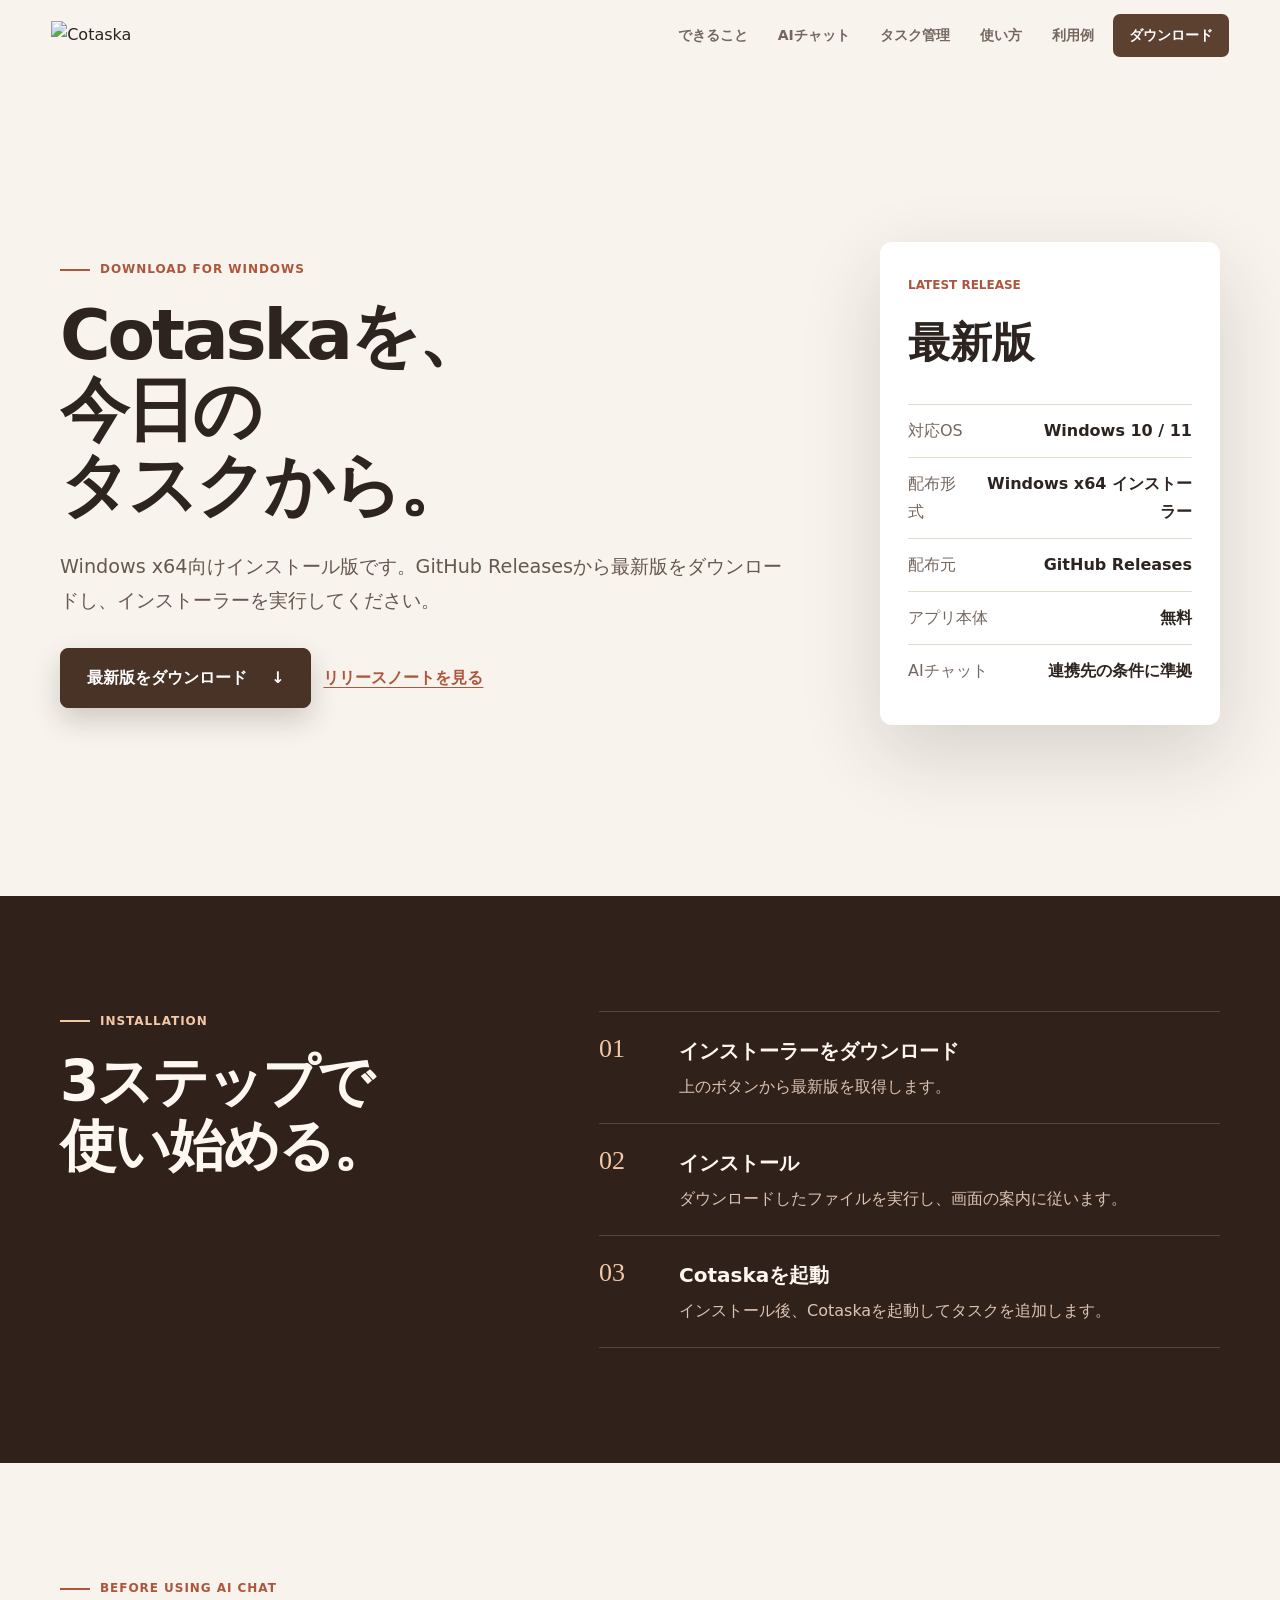
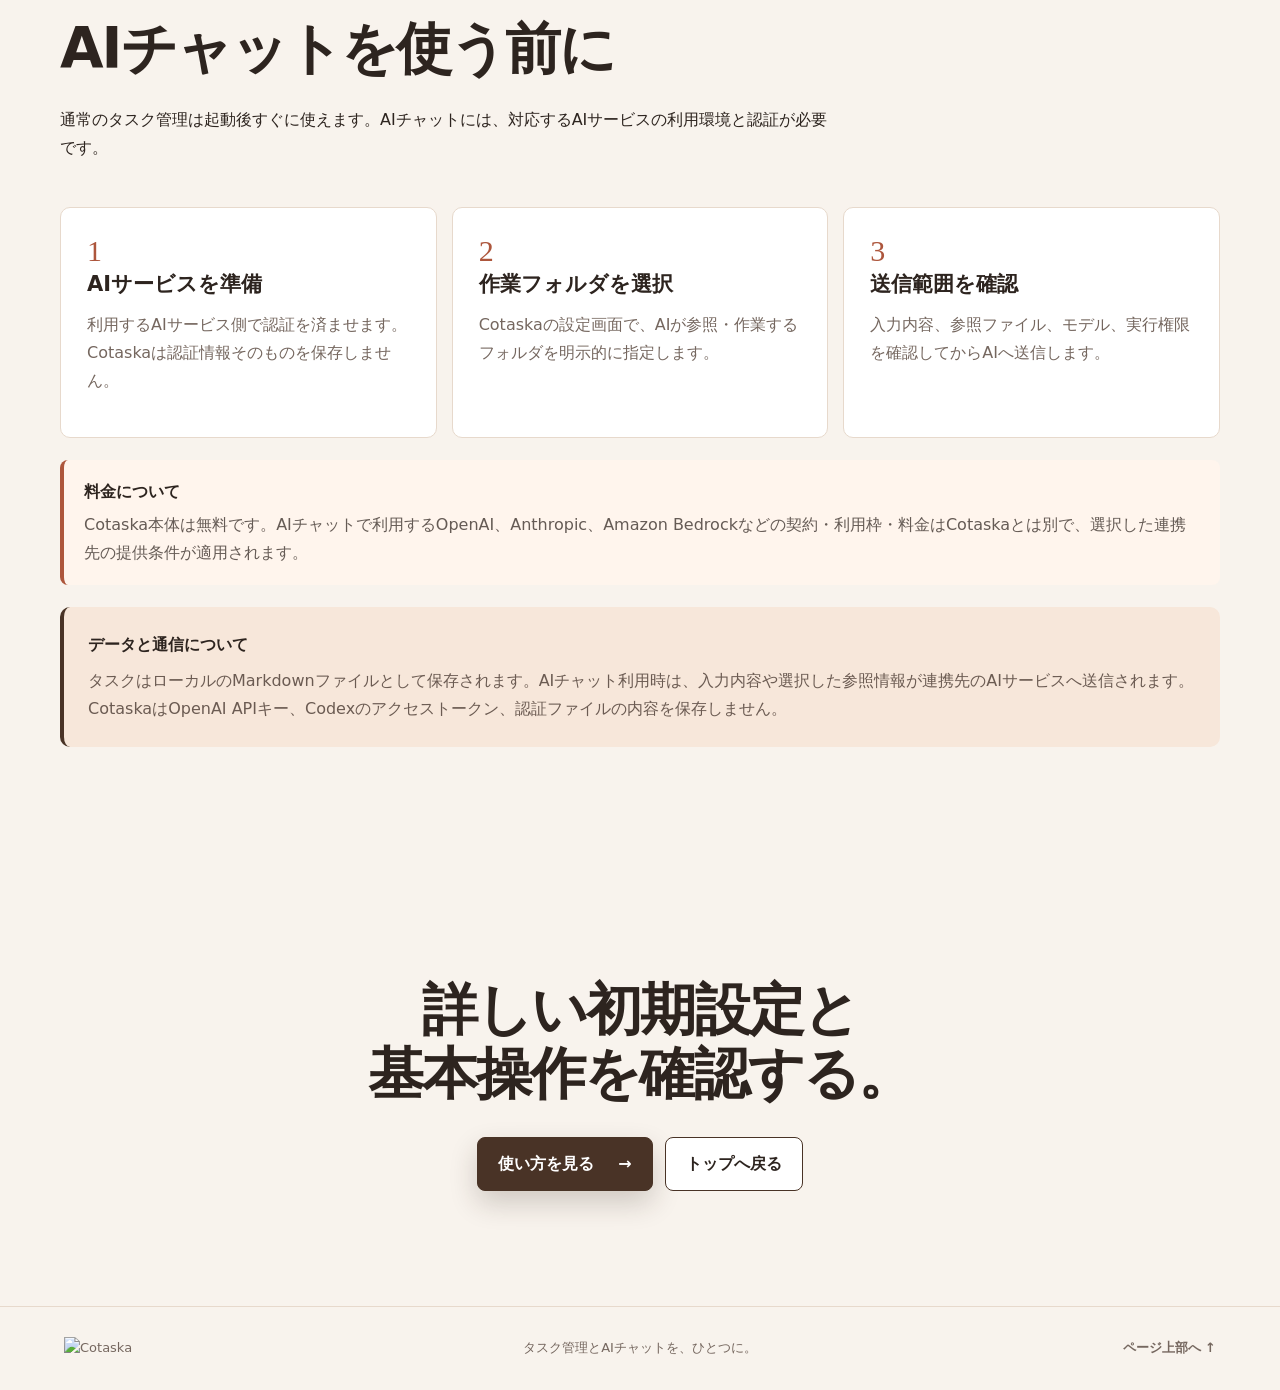
==== commit 56c976c5: "T-0647 サイトのデザインと配色を改善" ====
--- a/download.html
+++ b/download.html
@@ -12,14 +12,14 @@
   <meta name="twitter:card" content="summary_large_image">
   <title>Cotaskaをダウンロード</title>
   <link rel="icon" href="assets/favicon.ico">
-  <link rel="stylesheet" href="styles.css?v=20260926-examples">
+  <link rel="stylesheet" href="styles.css?v=20260926-orange">
 </head>
 <body id="top">
   <header class="site-header"><a class="brand" href="index.html"><img src="assets/cotaska-logo.png" alt="Cotaska"></a><button class="menu-button" type="button" aria-expanded="false" aria-controls="main-nav">メニュー</button><nav id="main-nav" class="nav"><a href="index.html#possibilities">できること</a><a href="index.html#ai-chat">AIチャット</a><a href="index.html#tasks">タスク管理</a><a href="usage.html">使い方</a><a href="examples.html">利用例</a><a class="nav-cta active" aria-current="page" href="download.html">ダウンロード</a></nav></header>
   <main>
-    <section class="download-hero section"><div><p class="eyebrow"><span></span> Download for Windows</p><h1>Cotaskaを、<br>今日のタスクから。</h1><p class="lead">Windows x64向けインストール版です。GitHub Releasesから最新版をダウンロードし、インストーラーを実行してください。</p><div class="actions"><a id="download-installer" class="button button-primary large" href="https://github.com/EbiSenbei/cotaska-site/releases/latest">最新版をダウンロード <span aria-hidden="true">↓</span></a><a class="text-link" href="https://github.com/EbiSenbei/cotaska-site/releases/latest">リリースノートを見る</a></div></div><aside class="release-card" aria-label="配布情報"><span>Latest release</span><strong id="latest-version" aria-live="polite">確認中…</strong><dl><div><dt>対応OS</dt><dd>Windows 10 / 11</dd></div><div><dt>配布形式</dt><dd>Windows x64 インストーラー</dd></div><div><dt>配布元</dt><dd>GitHub Releases</dd></div></dl></aside></section>
+    <section class="download-hero section"><div><p class="eyebrow"><span></span> Download for Windows</p><h1><span class="heading-line">Cotaskaを、</span><span class="heading-line">今日の</span><span class="heading-line">タスクから。</span></h1><p class="lead">Windows x64向けインストール版です。GitHub Releasesから最新版をダウンロードし、インストーラーを実行してください。</p><div class="actions"><a id="download-installer" class="button button-primary large" href="https://github.com/EbiSenbei/cotaska-site/releases/latest">最新版をダウンロード <span aria-hidden="true">↓</span></a><a class="text-link" href="https://github.com/EbiSenbei/cotaska-site/releases/latest">リリースノートを見る</a></div></div><aside class="release-card" aria-label="配布情報"><span>Latest release</span><strong id="latest-version" aria-live="polite">確認中…</strong><dl><div><dt>対応OS</dt><dd>Windows 10 / 11</dd></div><div><dt>配布形式</dt><dd>Windows x64 インストーラー</dd></div><div><dt>配布元</dt><dd>GitHub Releases</dd></div><div><dt>アプリ本体</dt><dd>無料</dd></div><div><dt>AIチャット</dt><dd>連携先の条件に準拠</dd></div></dl></aside></section>
     <section class="dark-section"><div class="section install-section"><div class="section-heading"><p class="eyebrow light"><span></span> Installation</p><h2>3ステップで使い始める。</h2></div><ol class="install-list"><li><span>01</span><div><strong>インストーラーをダウンロード</strong><p>上のボタンから最新版を取得します。</p></div></li><li><span>02</span><div><strong>インストール</strong><p>ダウンロードしたファイルを実行し、画面の案内に従います。</p></div></li><li><span>03</span><div><strong>Cotaskaを起動</strong><p>インストール後、Cotaskaを起動してタスクを追加します。</p></div></li></ol></div></section>
-    <section class="section requirements"><div class="section-heading"><p class="eyebrow"><span></span> Before using AI chat</p><h2>AIチャットを使う前に</h2><p>通常のタスク管理は起動後すぐに使えます。AIチャットには、対応するAIサービスの利用環境と認証が必要です。</p></div><div class="requirements-grid"><article><span>1</span><h3>AIサービスを準備</h3><p>利用するAIサービス側で認証を済ませます。Cotaskaは認証情報そのものを保存しません。</p></article><article><span>2</span><h3>作業フォルダを選択</h3><p>Cotaskaの設定画面で、AIが参照・作業するフォルダを明示的に指定します。</p></article><article><span>3</span><h3>送信範囲を確認</h3><p>入力内容、参照ファイル、実行権限を確認してからAIへ送信します。</p></article></div><div class="info-box"><strong>データと通信について</strong><p>タスクはローカルのMarkdownファイルとして保存されます。AIチャット利用時は、入力内容や選択した参照情報が連携先のAIサービスへ送信されます。CotaskaはOpenAI APIキー、Codexのアクセストークン、認証ファイルの内容を保存しません。</p></div></section>
+    <section class="section requirements"><div class="section-heading"><p class="eyebrow"><span></span> Before using AI chat</p><h2>AIチャットを使う前に</h2><p>通常のタスク管理は起動後すぐに使えます。AIチャットには、対応するAIサービスの利用環境と認証が必要です。</p></div><div class="requirements-grid"><article><span>1</span><h3>AIサービスを準備</h3><p>利用するAIサービス側で認証を済ませます。Cotaskaは認証情報そのものを保存しません。</p></article><article><span>2</span><h3>作業フォルダを選択</h3><p>Cotaskaの設定画面で、AIが参照・作業するフォルダを明示的に指定します。</p></article><article><span>3</span><h3>送信範囲を確認</h3><p>入力内容、参照ファイル、モデル、実行権限を確認してからAIへ送信します。</p></article></div><div class="pricing-note"><strong>料金について</strong><p>Cotaska本体は無料です。AIチャットで利用するOpenAI、Anthropic、Amazon Bedrockなどの契約・利用枠・料金はCotaskaとは別で、選択した連携先の提供条件が適用されます。</p></div><div class="info-box"><strong>データと通信について</strong><p>タスクはローカルのMarkdownファイルとして保存されます。AIチャット利用時は、入力内容や選択した参照情報が連携先のAIサービスへ送信されます。CotaskaはOpenAI APIキー、Codexのアクセストークン、認証ファイルの内容を保存しません。</p></div></section>
     <section class="section final-cta"><h2>詳しい初期設定と<br>基本操作を確認する。</h2><div class="actions centered"><a class="button button-primary" href="usage.html">使い方を見る <span>→</span></a><a class="button button-secondary" href="index.html">トップへ戻る</a></div></section>
-  </main><footer class="site-footer"><img src="assets/cotaska-logo.png" alt="Cotaska"><p>タスク管理とAIチャットを、ひとつに。</p><a href="#top">ページ上部へ ↑</a></footer><script src="script.js"></script>
+  </main><footer class="site-footer"><img src="assets/cotaska-logo.png" alt="Cotaska"><p>タスク管理とAIチャットを、ひとつに。</p><a href="#top">ページ上部へ ↑</a></footer><script src="script.js?v=20260926-t0647"></script>
 </body></html>
--- a/styles.css
+++ b/styles.css
@@ -1,4 +1,4 @@
-:root{color-scheme:light;--ink:#17211e;--muted:#62716b;--paper:#f5f7f4;--panel:#fff;--line:#dce3df;--brand:#493326;--brand-deep:#30221b;--mint:#c6d8cf;--sage:#6fa28c;--coral:#b85f45;--amber:#d8ad59;--shadow:0 28px 80px rgba(48,34,27,.16)}
+:root{color-scheme:light;--ink:#2d241f;--muted:#75675f;--paper:#f8f3ed;--panel:#fffdfa;--line:#e7d9cc;--brand:#493326;--brand-deep:#30221b;--peach:#f2c8a7;--terracotta:#ad563c;--mint:var(--peach);--sage:var(--terracotta);--coral:#ad563c;--amber:#d8ad59;--shadow:0 28px 80px rgba(48,34,27,.16)}
 *{box-sizing:border-box}html{scroll-behavior:smooth;scroll-padding-top:90px}body{margin:0;background:var(--paper);color:var(--ink);font-family:"Yu Gothic","Hiragino Kaku Gothic ProN",Meiryo,system-ui,sans-serif;line-height:1.75}a{color:inherit;text-decoration:none}button{font:inherit}img{max-width:100%}h1,h2,h3,p{margin-top:0}h1{font-size:clamp(42px,5.4vw,78px);line-height:1.08;letter-spacing:-.045em;margin-bottom:28px}h2{font-size:clamp(34px,4.4vw,62px);line-height:1.15;letter-spacing:-.035em;margin-bottom:24px}h3{font-size:21px;line-height:1.4;margin-bottom:12px}em{color:var(--coral);font-style:normal}.muted{color:var(--muted)}
 .site-header{position:sticky;top:0;z-index:20;display:flex;align-items:center;justify-content:space-between;gap:30px;padding:14px clamp(18px,4vw,62px);background:rgba(245,247,244,.88);border-bottom:1px solid transparent;backdrop-filter:blur(18px);transition:border-color .2s,box-shadow .2s}.site-header.is-scrolled{border-color:var(--line);box-shadow:0 6px 24px rgba(48,34,27,.06)}.brand img{display:block;width:145px}.nav{display:flex;align-items:center;gap:8px}.nav a{padding:9px 11px;border-radius:7px;color:#56655f;font-size:14px;font-weight:700}.nav a:hover,.nav a.active{color:var(--brand);background:#eee9e5}.nav .nav-cta{padding-inline:16px;background:var(--brand);color:white}.nav .nav-cta:hover,.nav .nav-cta.active{background:#5c4131;color:#fff}.menu-button{display:none;border:1px solid var(--line);border-radius:7px;background:#fff;padding:7px 11px;color:var(--brand);font-weight:700}
 .hero{display:grid;grid-template-columns:minmax(420px,.82fr) minmax(650px,1.18fr);gap:clamp(35px,5vw,78px);align-items:center;min-height:calc(100vh - 76px);padding:clamp(55px,7vw,100px) clamp(18px,5vw,78px) 90px;background:radial-gradient(circle at 78% 28%,rgba(206,216,210,.44),transparent 35%),linear-gradient(180deg,#fbfcfa 0%,var(--paper) 100%);overflow:hidden}.hero-copy{max-width:710px}.eyebrow{display:flex;gap:10px;align-items:center;margin-bottom:18px;color:var(--coral);font-size:12px;font-weight:800;letter-spacing:.08em;text-transform:uppercase}.eyebrow span{display:inline-block;width:30px;height:2px;background:currentColor}.eyebrow.light{color:var(--mint)}.lead{max-width:760px;color:#43544e;font-size:clamp(17px,1.5vw,20px)}.actions{display:flex;flex-wrap:wrap;align-items:center;gap:12px;margin-top:30px}.actions.centered{justify-content:center}.button{display:inline-flex;justify-content:center;align-items:center;gap:24px;min-height:52px;padding:12px 20px;border:1px solid var(--brand);border-radius:8px;font-weight:800;transition:transform .2s,box-shadow .2s,background .2s}.button:hover{transform:translateY(-2px)}.button-primary{background:var(--brand);color:#fff;box-shadow:0 12px 28px rgba(48,34,27,.2)}.button-primary:hover{background:#5c4131}.button-secondary{background:#fff}.button.large{min-height:60px;padding-inline:26px}.text-link{color:var(--coral);font-weight:800;text-decoration:underline;text-underline-offset:4px}.hero-notes{display:flex;flex-wrap:wrap;gap:18px;margin-top:24px;color:var(--muted);font-size:12px;font-weight:700}.hero-notes span:before{content:"✓";margin-right:6px;color:var(--sage)}
@@ -17,3 +17,35 @@
 .example-summary{padding-block:clamp(80px,10vw,130px)}.example-summary-grid{display:grid;grid-template-columns:repeat(3,minmax(0,1fr));gap:1px;margin-top:48px;border:1px solid rgba(255,255,255,.16);background:rgba(255,255,255,.16)}.example-summary-grid article{padding:28px;background:var(--brand-deep)}.example-summary-grid span{color:var(--mint);font:28px Georgia,serif}.example-summary-grid h3{margin:30px 0 8px}.example-summary-grid p{margin:0;color:#b9cbc4;font-size:14px}
 @media(max-width:1000px){.example-jump-links{grid-template-columns:repeat(2,minmax(0,1fr))}.example-card{grid-template-columns:1fr;gap:24px}.example-copy{max-width:780px}.example-image{max-width:850px}.example-flow{grid-column:auto}}
 @media(max-width:580px){.examples-hero{padding-bottom:56px}.example-jump-links{grid-template-columns:1fr;gap:8px;margin-top:30px}.example-jump-links a{min-height:50px}.example-card{padding:52px 0}.example-flow{grid-template-columns:1fr;gap:9px}.example-flow li{min-height:auto}.example-flow li+li:before{content:"↓";top:-21px;left:50%;transform:translateX(-50%)}.example-summary-grid{grid-template-columns:1fr}}
+
+/* T-0647: 実画面を中心にしたレスポンシブ調整 */
+h1,h2,h3{text-wrap:balance;word-break:auto-phrase}.heading-line{display:block}.nowrap{white-space:nowrap}.mobile-break{display:none}
+.hero{grid-template-columns:minmax(390px,.78fr) minmax(0,1.22fr);gap:clamp(30px,4vw,64px)}.hero-copy{max-width:640px;min-width:0}.hero-copy h1{font-size:clamp(42px,4.5vw,68px)}.intro-heading h2{font-size:clamp(34px,3.4vw,50px)}.task-copy h2,.local-inner h2{font-size:clamp(30px,3.2vw,44px)}
+.hero-product-shot{min-width:0;margin:0;border:1px solid rgba(78,42,14,.18);border-radius:14px;background:#fff;box-shadow:var(--shadow);overflow:hidden}.hero-shot-viewport{overflow:hidden;background:#202020}.hero-product-shot img{display:block;width:100%;height:auto}.hero-product-shot figcaption{padding:12px 16px;color:var(--muted);font-size:12px;line-height:1.6}.release-card dl div{gap:16px}.release-card dd{text-align:right;overflow-wrap:anywhere}
+.capability-grid{grid-template-columns:repeat(3,1fr)}.capability-grid article{min-height:225px;padding:24px}.capability-grid h3{margin-top:28px}.split-heading{grid-template-columns:1.1fr .9fr;gap:56px}.split-heading h2{font-size:clamp(34px,3.8vw,54px)}
+.real-example{padding-bottom:clamp(78px,9vw,118px)}.real-example>.section-heading>p:last-child{max-width:760px;color:var(--muted);font-size:18px}.real-example-list{margin-top:40px;border-top:1px solid var(--line)}.real-example-step{display:grid;grid-template-columns:minmax(240px,.55fr) minmax(0,1.45fr);gap:32px 46px;align-items:center;padding:42px 0;border-bottom:1px solid var(--line)}.real-example-copy>span{color:var(--coral);font-size:12px;font-weight:800;letter-spacing:.06em}.real-example-copy h3{margin:10px 0 14px;font-size:clamp(24px,2.3vw,34px)}.real-example-copy p{margin:0;color:var(--muted)}.real-example-step figure{min-width:0;margin:0}.real-shot{overflow:hidden;border:1px solid var(--line);border-radius:11px;background:#fff;box-shadow:0 18px 52px rgba(48,34,27,.1)}.real-shot img{display:block;width:100%;height:auto}.real-example-step figcaption{padding:10px 4px 0;color:var(--muted);font-size:12px}.example-action{display:flex;flex-wrap:wrap;gap:12px;margin-top:34px}.pricing-note{margin-top:22px;padding:18px 20px;border-left:4px solid var(--coral);border-radius:8px;background:#fff5ed}.pricing-note strong{display:block;margin-bottom:5px}.pricing-note p{margin:0;color:#655b55}.try-example{border-top:1px solid var(--line)}.try-example-grid{display:grid;grid-template-columns:.8fr 1.2fr;gap:46px;align-items:start}.try-example h2{font-size:clamp(31px,3.2vw,42px)}.try-example-card{padding:24px;border:1px solid var(--line);border-radius:10px;background:#fff}.try-example-card strong{display:block;margin-bottom:8px}.try-example-card p{margin:0;color:var(--muted)}.prompt-box{margin:14px 0 0;padding:16px;border-radius:8px;background:#eee9e5;color:#493326;font-weight:700}.examples-hero h1{font-size:clamp(38px,4.8vw,62px)}
+@media(max-width:1180px){.hero{grid-template-columns:1fr}.hero-copy{max-width:850px}.hero-product-shot{width:100%;max-width:960px}.capability-grid{grid-template-columns:repeat(3,1fr)}}
+@media(max-width:820px){.capability-grid{grid-template-columns:1fr}.capability-grid article{min-height:auto}.real-example-step,.try-example-grid{grid-template-columns:1fr}.real-example-copy{max-width:720px}}
+@media(max-width:580px){.mobile-break{display:block}.hero-copy h1{font-size:clamp(38px,11.3vw,46px)}.hero-product-shot figcaption{padding:10px 12px}.hero-shot-viewport{height:330px}.hero-product-shot img{width:700px;max-width:none;transform:translateX(-155px)}.dark-inner{padding-block:72px}.split-heading{gap:28px}.capability-grid{margin-top:38px}.capability-grid article{padding:22px}.real-example>.section-heading>p:last-child{font-size:16px}.real-example-list{margin-top:28px}.real-example-step{gap:20px;padding:36px 0}.real-shot{height:340px}.real-shot img{width:720px;max-width:none}.crop-task img,.crop-result img{transform:translateX(-355px)}.crop-request img{transform:translateX(-170px)}.example-action .button{width:100%}.try-example-card{padding:20px}}
+
+/* T-0647: ロゴの茶色を土台にしたオレンジ系パレット */
+.site-header{background:rgba(248,243,237,.9)}
+.nav a{color:var(--muted)}
+.hero{background:radial-gradient(circle at 78% 28%,rgba(226,190,158,.34),transparent 36%),linear-gradient(180deg,#fffaf5 0%,var(--paper) 100%)}
+.lead,.intro>p{color:#66574f}
+.dark-section{color:#fff8f2}
+.split-heading p:last-child,.capability-grid p,.guide-dark .section-heading p:last-child,.setup-list p,.install-list p,.example-summary-grid p{color:#ddc3b2}
+.value-card.featured{background:#f8e8dc;border-color:#e8c9b2}
+.check-list li:before{background:#f6ddca}
+.local-section{background:#f3e8dd}
+.local-inner>div>p:first-child{color:#66564d}
+.local-inner pre{color:#f8e6d8}
+.notice{color:#6c5b51}
+.info-box{background:#f7e7da}
+.info-box p{color:#6b5b52}
+.button{transition:transform 160ms cubic-bezier(.23,1,.32,1),box-shadow 200ms ease,background 200ms ease}
+.button:hover{transform:none}
+.button:active{transform:scale(.97)}
+@media(hover:hover) and (pointer:fine){.button:hover{transform:translateY(-2px)}}
+.lead{overflow-wrap:anywhere}
+@media(max-width:580px){.release-card dl div{display:grid;grid-template-columns:1fr;gap:2px}.release-card dd{text-align:left}}
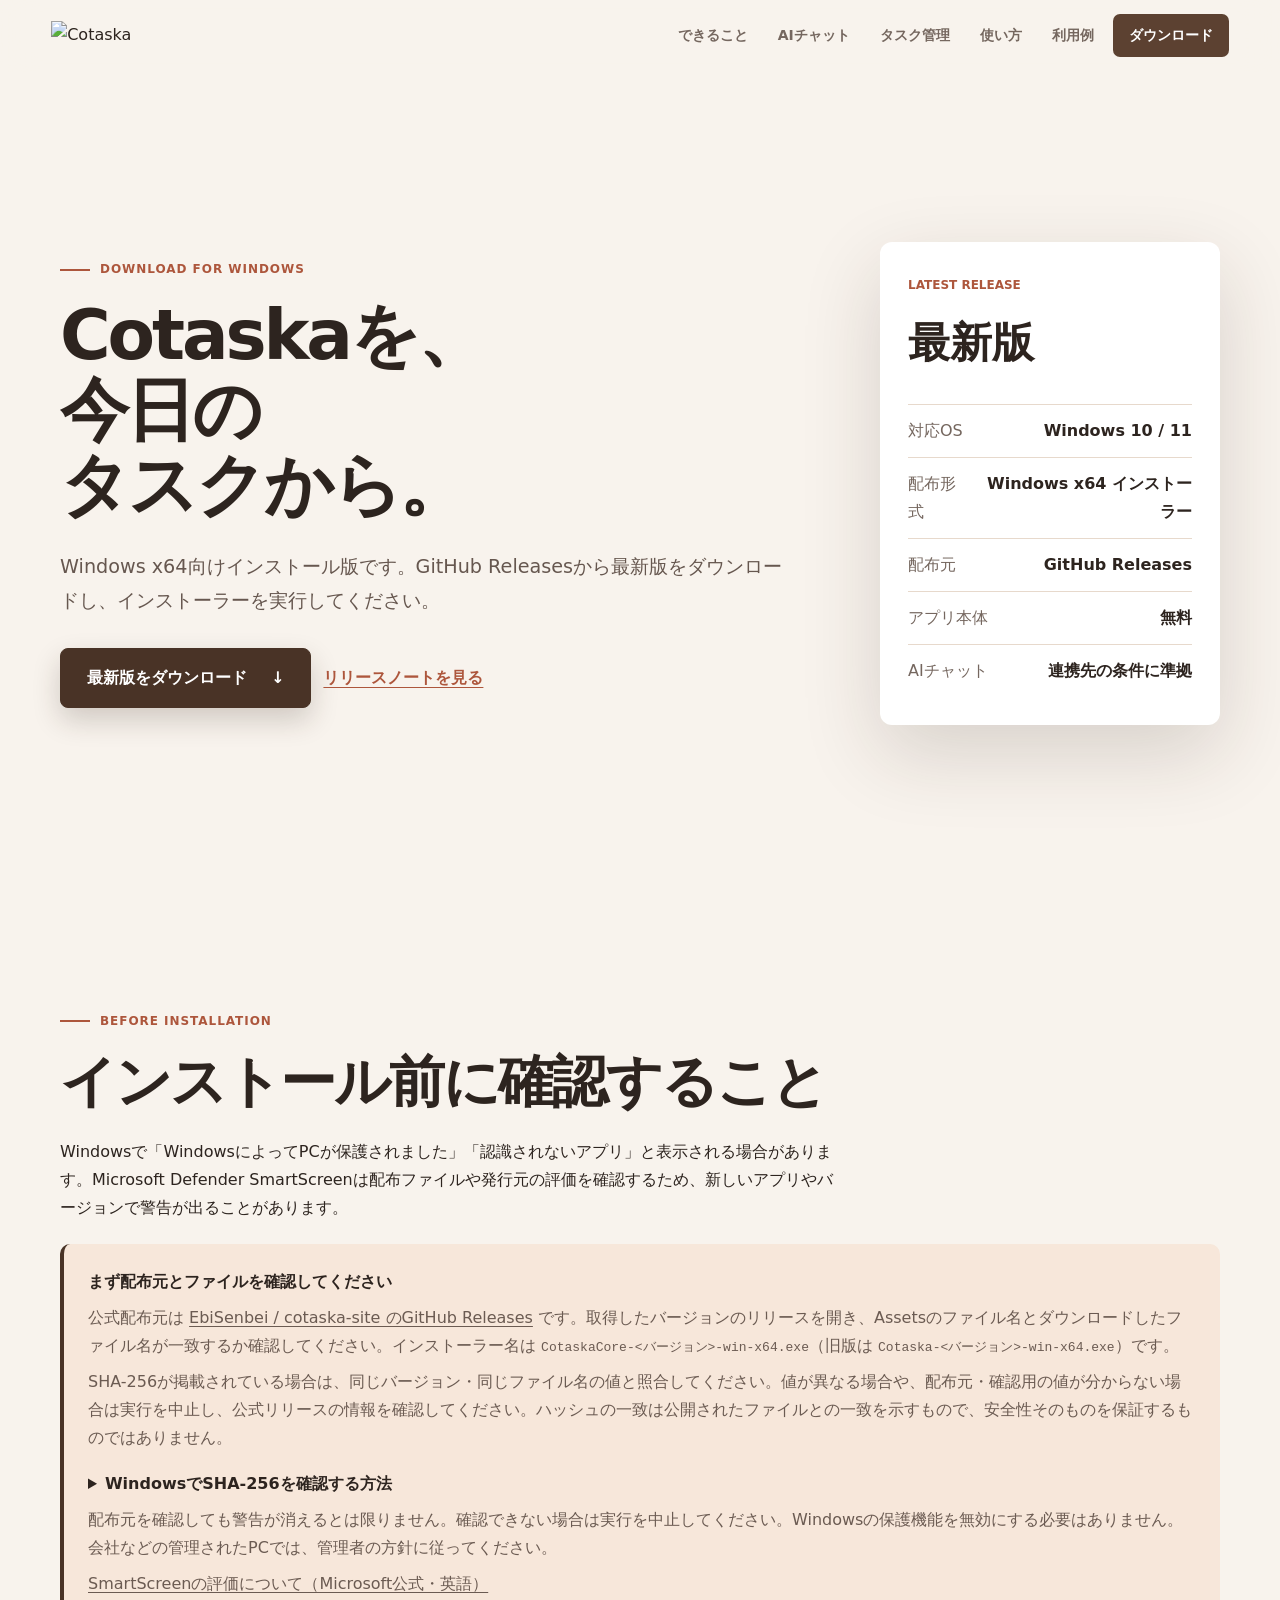
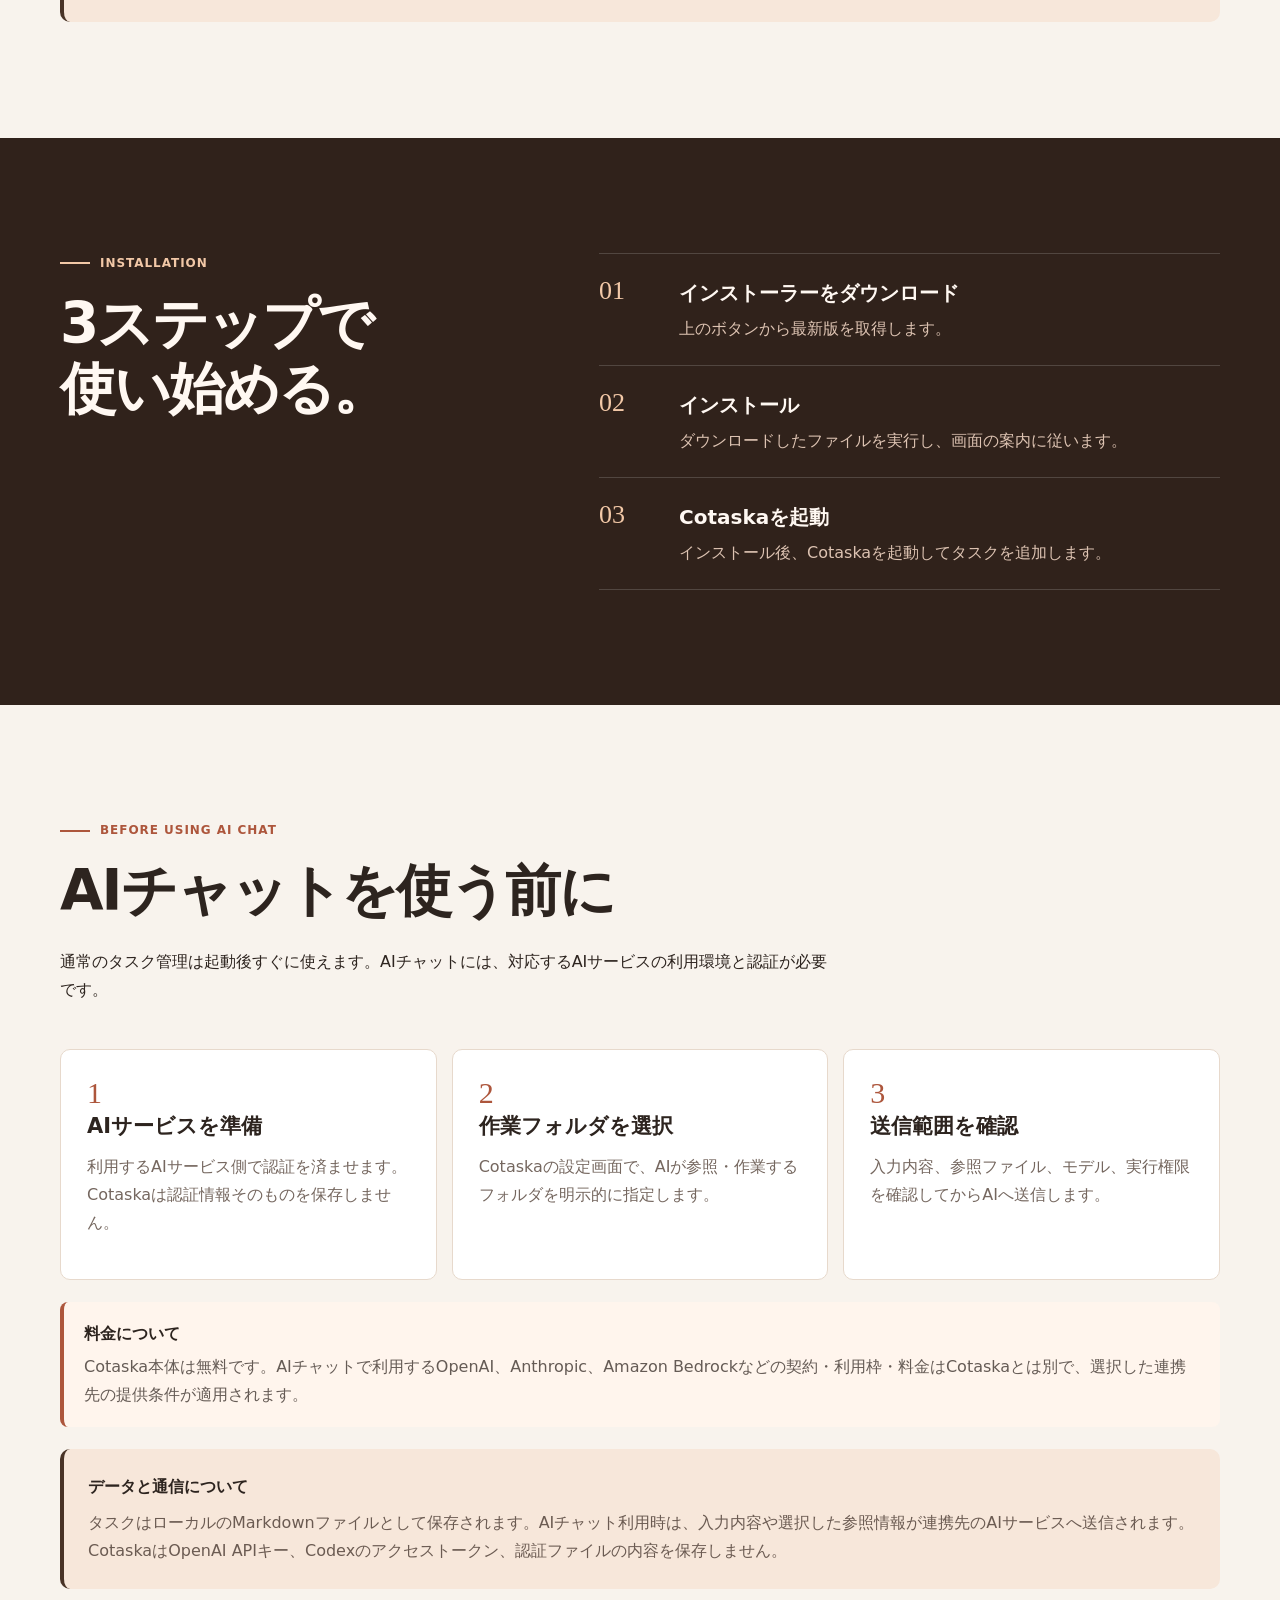
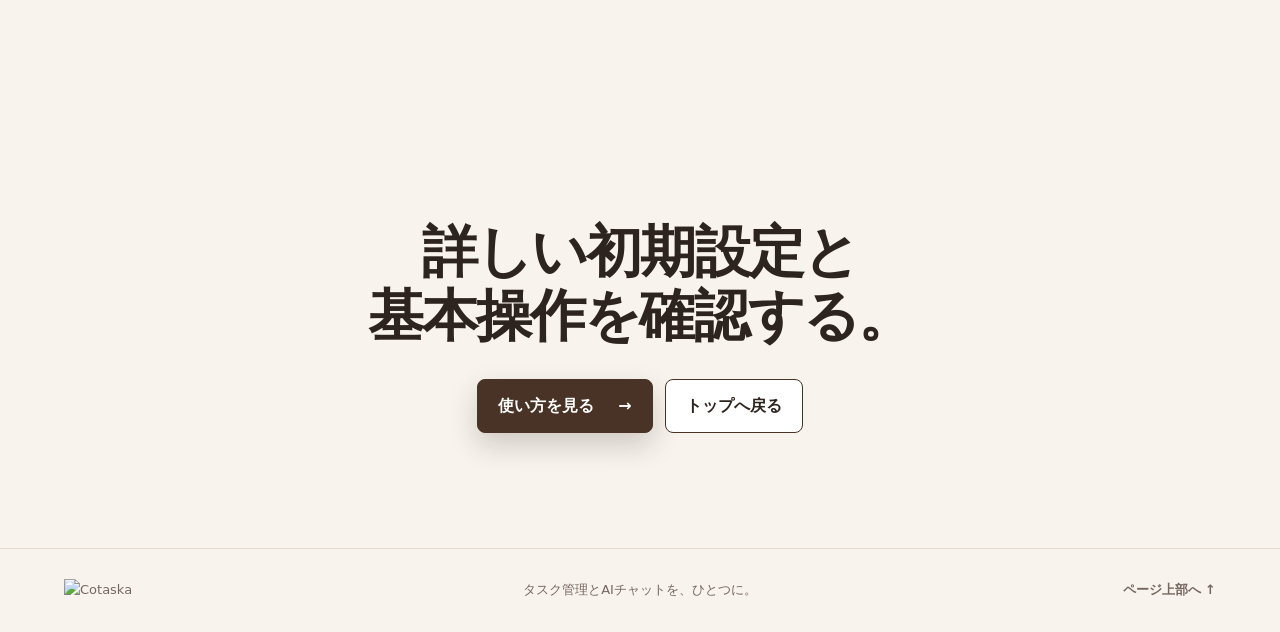
==== commit 549f9237: "T-0698 ダウンロードページにSmartScreen警告とファイル確認手順を追加" ====
--- a/download.html
+++ b/download.html
@@ -12,12 +12,31 @@
   <meta name="twitter:card" content="summary_large_image">
   <title>Cotaskaをダウンロード</title>
   <link rel="icon" href="assets/favicon.ico">
-  <link rel="stylesheet" href="styles.css?v=20260926-orange">
+  <link rel="stylesheet" href="styles.css?v=20261010-download">
 </head>
 <body id="top">
   <header class="site-header"><a class="brand" href="index.html"><img src="assets/cotaska-logo.png" alt="Cotaska"></a><button class="menu-button" type="button" aria-expanded="false" aria-controls="main-nav">メニュー</button><nav id="main-nav" class="nav"><a href="index.html#possibilities">できること</a><a href="index.html#ai-chat">AIチャット</a><a href="index.html#tasks">タスク管理</a><a href="usage.html">使い方</a><a href="examples.html">利用例</a><a class="nav-cta active" aria-current="page" href="download.html">ダウンロード</a></nav></header>
   <main>
     <section class="download-hero section"><div><p class="eyebrow"><span></span> Download for Windows</p><h1><span class="heading-line">Cotaskaを、</span><span class="heading-line">今日の</span><span class="heading-line">タスクから。</span></h1><p class="lead">Windows x64向けインストール版です。GitHub Releasesから最新版をダウンロードし、インストーラーを実行してください。</p><div class="actions"><a id="download-installer" class="button button-primary large" href="https://github.com/EbiSenbei/cotaska-site/releases/latest">最新版をダウンロード <span aria-hidden="true">↓</span></a><a class="text-link" href="https://github.com/EbiSenbei/cotaska-site/releases/latest">リリースノートを見る</a></div></div><aside class="release-card" aria-label="配布情報"><span>Latest release</span><strong id="latest-version" aria-live="polite">確認中…</strong><dl><div><dt>対応OS</dt><dd>Windows 10 / 11</dd></div><div><dt>配布形式</dt><dd>Windows x64 インストーラー</dd></div><div><dt>配布元</dt><dd>GitHub Releases</dd></div><div><dt>アプリ本体</dt><dd>無料</dd></div><div><dt>AIチャット</dt><dd>連携先の条件に準拠</dd></div></dl></aside></section>
+    <section class="section download-verification" aria-labelledby="download-verification-title">
+      <div class="section-heading">
+        <p class="eyebrow"><span></span> Before installation</p>
+        <h2 id="download-verification-title">インストール前に確認すること</h2>
+        <p>Windowsで「WindowsによってPCが保護されました」「認識されないアプリ」と表示される場合があります。Microsoft Defender SmartScreenは配布ファイルや発行元の評価を確認するため、新しいアプリやバージョンで警告が出ることがあります。</p>
+      </div>
+      <div class="info-box">
+        <strong>まず配布元とファイルを確認してください</strong>
+        <p>公式配布元は <a href="https://github.com/EbiSenbei/cotaska-site/releases">EbiSenbei / cotaska-site のGitHub Releases</a> です。取得したバージョンのリリースを開き、Assetsのファイル名とダウンロードしたファイル名が一致するか確認してください。インストーラー名は <code>CotaskaCore-&lt;バージョン&gt;-win-x64.exe</code>（旧版は <code>Cotaska-&lt;バージョン&gt;-win-x64.exe</code>）です。</p>
+        <p>SHA-256が掲載されている場合は、同じバージョン・同じファイル名の値と照合してください。値が異なる場合や、配布元・確認用の値が分からない場合は実行を中止し、公式リリースの情報を確認してください。ハッシュの一致は公開されたファイルとの一致を示すもので、安全性そのものを保証するものではありません。</p>
+        <details>
+          <summary>WindowsでSHA-256を確認する方法</summary>
+          <p>PowerShellを開き、次のファイルパスをダウンロードしたEXEの実際の保存先に置き換えて実行します。表示された <code>Hash</code> を、同じファイルの公開されたSHA-256と比較してください。英字の大文字・小文字は区別しません。</p>
+          <pre><code>Get-FileHash -LiteralPath 'C:\保存先\インストーラー名.exe' -Algorithm SHA256</code></pre>
+        </details>
+        <p>配布元を確認しても警告が消えるとは限りません。確認できない場合は実行を中止してください。Windowsの保護機能を無効にする必要はありません。会社などの管理されたPCでは、管理者の方針に従ってください。</p>
+        <p><a href="https://learn.microsoft.com/en-us/windows/apps/package-and-deploy/smartscreen-reputation">SmartScreenの評価について（Microsoft公式・英語）</a></p>
+      </div>
+    </section>
     <section class="dark-section"><div class="section install-section"><div class="section-heading"><p class="eyebrow light"><span></span> Installation</p><h2>3ステップで使い始める。</h2></div><ol class="install-list"><li><span>01</span><div><strong>インストーラーをダウンロード</strong><p>上のボタンから最新版を取得します。</p></div></li><li><span>02</span><div><strong>インストール</strong><p>ダウンロードしたファイルを実行し、画面の案内に従います。</p></div></li><li><span>03</span><div><strong>Cotaskaを起動</strong><p>インストール後、Cotaskaを起動してタスクを追加します。</p></div></li></ol></div></section>
     <section class="section requirements"><div class="section-heading"><p class="eyebrow"><span></span> Before using AI chat</p><h2>AIチャットを使う前に</h2><p>通常のタスク管理は起動後すぐに使えます。AIチャットには、対応するAIサービスの利用環境と認証が必要です。</p></div><div class="requirements-grid"><article><span>1</span><h3>AIサービスを準備</h3><p>利用するAIサービス側で認証を済ませます。Cotaskaは認証情報そのものを保存しません。</p></article><article><span>2</span><h3>作業フォルダを選択</h3><p>Cotaskaの設定画面で、AIが参照・作業するフォルダを明示的に指定します。</p></article><article><span>3</span><h3>送信範囲を確認</h3><p>入力内容、参照ファイル、モデル、実行権限を確認してからAIへ送信します。</p></article></div><div class="pricing-note"><strong>料金について</strong><p>Cotaska本体は無料です。AIチャットで利用するOpenAI、Anthropic、Amazon Bedrockなどの契約・利用枠・料金はCotaskaとは別で、選択した連携先の提供条件が適用されます。</p></div><div class="info-box"><strong>データと通信について</strong><p>タスクはローカルのMarkdownファイルとして保存されます。AIチャット利用時は、入力内容や選択した参照情報が連携先のAIサービスへ送信されます。CotaskaはOpenAI APIキー、Codexのアクセストークン、認証ファイルの内容を保存しません。</p></div></section>
     <section class="section final-cta"><h2>詳しい初期設定と<br>基本操作を確認する。</h2><div class="actions centered"><a class="button button-primary" href="usage.html">使い方を見る <span>→</span></a><a class="button button-secondary" href="index.html">トップへ戻る</a></div></section>
--- a/styles.css
+++ b/styles.css
@@ -48,4 +48,9 @@
 .button:active{transform:scale(.97)}
 @media(hover:hover) and (pointer:fine){.button:hover{transform:translateY(-2px)}}
 .lead{overflow-wrap:anywhere}
+.download-verification a{text-decoration:underline;text-underline-offset:3px}
+.download-verification code{overflow-wrap:anywhere}
+.download-verification details{margin-top:18px}
+.download-verification summary{cursor:pointer;font-weight:700}
+.download-verification pre{max-width:100%;padding:16px;border-radius:8px;background:#fff;overflow-x:auto}
 @media(max-width:580px){.release-card dl div{display:grid;grid-template-columns:1fr;gap:2px}.release-card dd{text-align:left}}
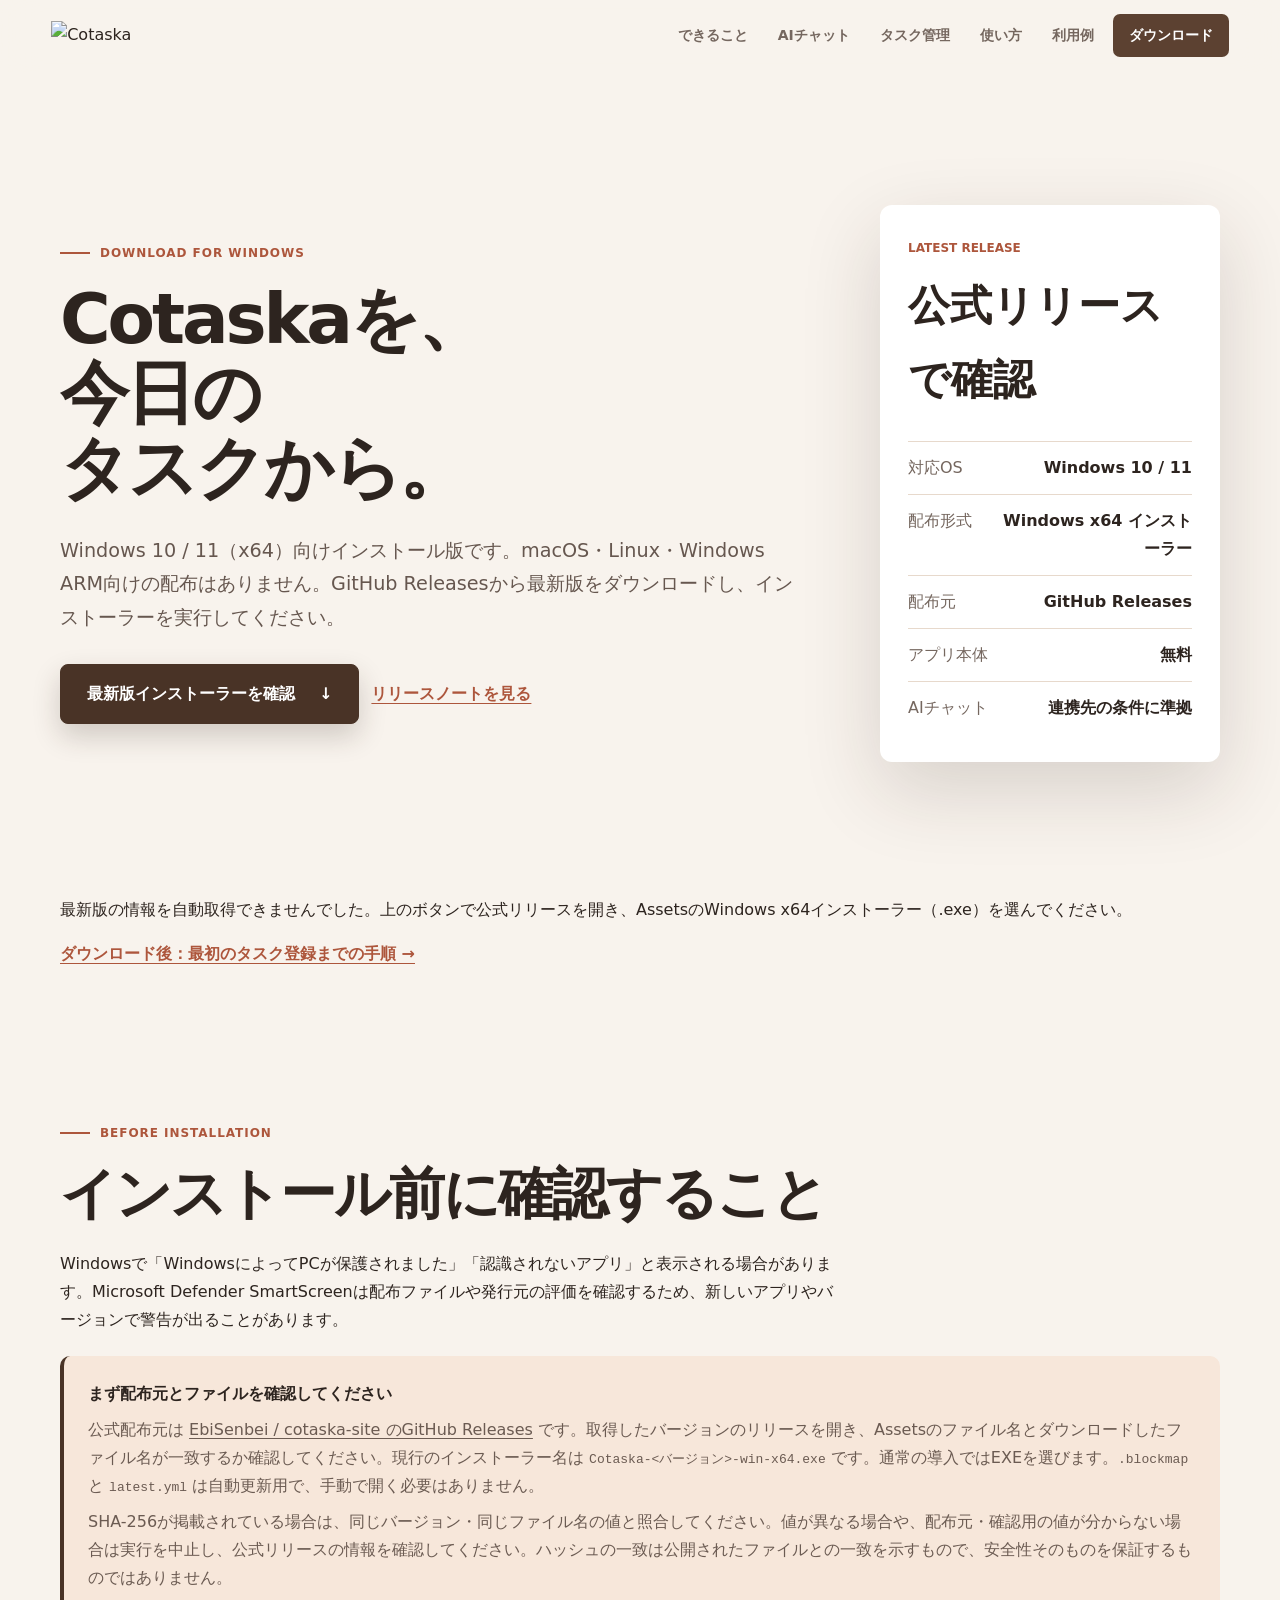
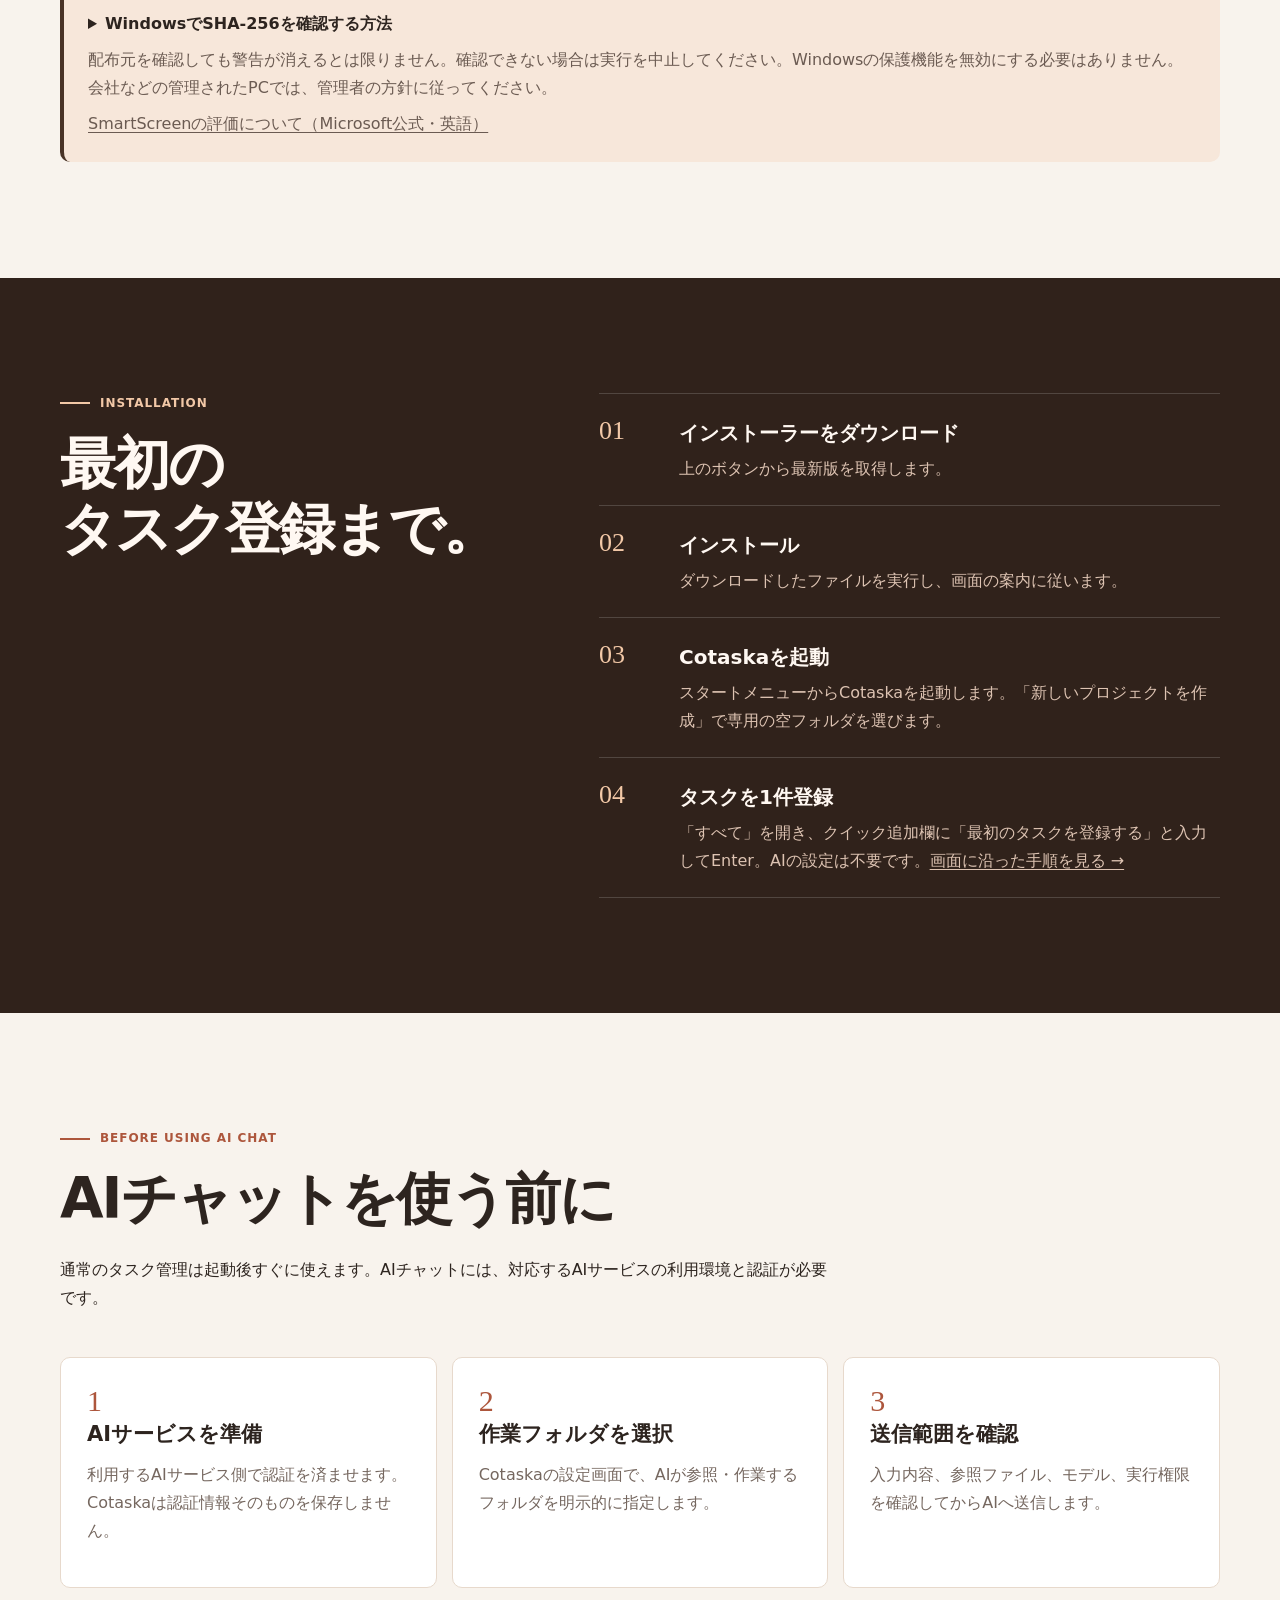
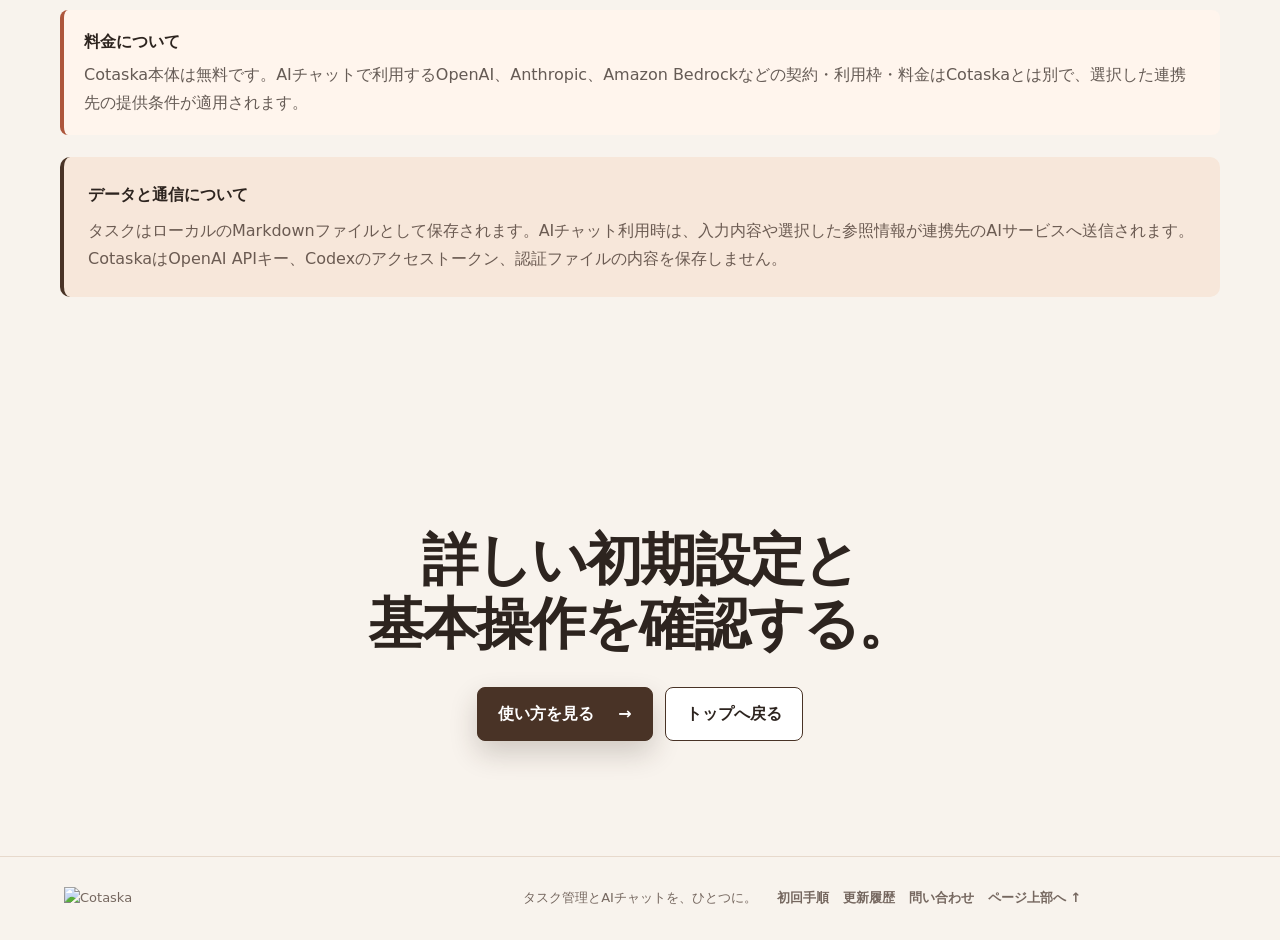
==== commit c1433fd1: "T-0295 紹介動画と初回タスク登録までの導線を整備" ====
--- a/download.html
+++ b/download.html
@@ -12,12 +12,13 @@
   <meta name="twitter:card" content="summary_large_image">
   <title>Cotaskaをダウンロード</title>
   <link rel="icon" href="assets/favicon.ico">
-  <link rel="stylesheet" href="styles.css?v=20261010-download">
+  <link rel="stylesheet" href="styles.css?v=20261025-t0295">
 </head>
 <body id="top">
   <header class="site-header"><a class="brand" href="index.html"><img src="assets/cotaska-logo.png" alt="Cotaska"></a><button class="menu-button" type="button" aria-expanded="false" aria-controls="main-nav">メニュー</button><nav id="main-nav" class="nav"><a href="index.html#possibilities">できること</a><a href="index.html#ai-chat">AIチャット</a><a href="index.html#tasks">タスク管理</a><a href="usage.html">使い方</a><a href="examples.html">利用例</a><a class="nav-cta active" aria-current="page" href="download.html">ダウンロード</a></nav></header>
   <main>
-    <section class="download-hero section"><div><p class="eyebrow"><span></span> Download for Windows</p><h1><span class="heading-line">Cotaskaを、</span><span class="heading-line">今日の</span><span class="heading-line">タスクから。</span></h1><p class="lead">Windows x64向けインストール版です。GitHub Releasesから最新版をダウンロードし、インストーラーを実行してください。</p><div class="actions"><a id="download-installer" class="button button-primary large" href="https://github.com/EbiSenbei/cotaska-site/releases/latest">最新版をダウンロード <span aria-hidden="true">↓</span></a><a class="text-link" href="https://github.com/EbiSenbei/cotaska-site/releases/latest">リリースノートを見る</a></div></div><aside class="release-card" aria-label="配布情報"><span>Latest release</span><strong id="latest-version" aria-live="polite">確認中…</strong><dl><div><dt>対応OS</dt><dd>Windows 10 / 11</dd></div><div><dt>配布形式</dt><dd>Windows x64 インストーラー</dd></div><div><dt>配布元</dt><dd>GitHub Releases</dd></div><div><dt>アプリ本体</dt><dd>無料</dd></div><div><dt>AIチャット</dt><dd>連携先の条件に準拠</dd></div></dl></aside></section>
+    <section class="download-hero section"><div><p class="eyebrow"><span></span> Download for Windows</p><h1><span class="heading-line">Cotaskaを、</span><span class="heading-line">今日の</span><span class="heading-line">タスクから。</span></h1><p class="lead">Windows 10 / 11（x64）向けインストール版です。macOS・Linux・Windows ARM向けの配布はありません。GitHub Releasesから最新版をダウンロードし、インストーラーを実行してください。</p><div class="actions"><a id="download-installer" class="button button-primary large" href="https://github.com/EbiSenbei/cotaska-site/releases/latest">最新版インストーラーを確認 <span aria-hidden="true">↓</span></a><a class="text-link" href="https://github.com/EbiSenbei/cotaska-site/releases/latest">リリースノートを見る</a></div></div><aside class="release-card" aria-label="配布情報"><span>Latest release</span><strong id="latest-version" aria-live="polite">確認中…</strong><dl><div><dt>対応OS</dt><dd>Windows 10 / 11</dd></div><div><dt>配布形式</dt><dd>Windows x64 インストーラー</dd></div><div><dt>配布元</dt><dd>GitHub Releases</dd></div><div><dt>アプリ本体</dt><dd>無料</dd></div><div><dt>AIチャット</dt><dd>連携先の条件に準拠</dd></div></dl></aside></section>
+    <div class="section download-status"><p id="download-status" role="status">最新版の情報を取得できない場合も、ボタンから公式リリースへ進めます。Assetsの <code>Cotaska-&lt;バージョン&gt;-win-x64.exe</code> を選んでください。</p><a class="text-link" href="usage.html#first-task">ダウンロード後：最初のタスク登録までの手順 →</a></div>
     <section class="section download-verification" aria-labelledby="download-verification-title">
       <div class="section-heading">
         <p class="eyebrow"><span></span> Before installation</p>
@@ -26,7 +27,7 @@
       </div>
       <div class="info-box">
         <strong>まず配布元とファイルを確認してください</strong>
-        <p>公式配布元は <a href="https://github.com/EbiSenbei/cotaska-site/releases">EbiSenbei / cotaska-site のGitHub Releases</a> です。取得したバージョンのリリースを開き、Assetsのファイル名とダウンロードしたファイル名が一致するか確認してください。インストーラー名は <code>CotaskaCore-&lt;バージョン&gt;-win-x64.exe</code>（旧版は <code>Cotaska-&lt;バージョン&gt;-win-x64.exe</code>）です。</p>
+        <p>公式配布元は <a href="https://github.com/EbiSenbei/cotaska-site/releases">EbiSenbei / cotaska-site のGitHub Releases</a> です。取得したバージョンのリリースを開き、Assetsのファイル名とダウンロードしたファイル名が一致するか確認してください。現行のインストーラー名は <code>Cotaska-&lt;バージョン&gt;-win-x64.exe</code> です。通常の導入ではEXEを選びます。<code>.blockmap</code> と <code>latest.yml</code> は自動更新用で、手動で開く必要はありません。</p>
         <p>SHA-256が掲載されている場合は、同じバージョン・同じファイル名の値と照合してください。値が異なる場合や、配布元・確認用の値が分からない場合は実行を中止し、公式リリースの情報を確認してください。ハッシュの一致は公開されたファイルとの一致を示すもので、安全性そのものを保証するものではありません。</p>
         <details>
           <summary>WindowsでSHA-256を確認する方法</summary>
@@ -37,8 +38,8 @@
         <p><a href="https://learn.microsoft.com/en-us/windows/apps/package-and-deploy/smartscreen-reputation">SmartScreenの評価について（Microsoft公式・英語）</a></p>
       </div>
     </section>
-    <section class="dark-section"><div class="section install-section"><div class="section-heading"><p class="eyebrow light"><span></span> Installation</p><h2>3ステップで使い始める。</h2></div><ol class="install-list"><li><span>01</span><div><strong>インストーラーをダウンロード</strong><p>上のボタンから最新版を取得します。</p></div></li><li><span>02</span><div><strong>インストール</strong><p>ダウンロードしたファイルを実行し、画面の案内に従います。</p></div></li><li><span>03</span><div><strong>Cotaskaを起動</strong><p>インストール後、Cotaskaを起動してタスクを追加します。</p></div></li></ol></div></section>
+    <section class="dark-section"><div class="section install-section"><div class="section-heading"><p class="eyebrow light"><span></span> Installation</p><h2>最初のタスク登録まで。</h2></div><ol class="install-list"><li><span>01</span><div><strong>インストーラーをダウンロード</strong><p>上のボタンから最新版を取得します。</p></div></li><li><span>02</span><div><strong>インストール</strong><p>ダウンロードしたファイルを実行し、画面の案内に従います。</p></div></li><li><span>03</span><div><strong>Cotaskaを起動</strong><p>スタートメニューからCotaskaを起動します。「新しいプロジェクトを作成」で専用の空フォルダを選びます。</p></div></li><li><span>04</span><div><strong>タスクを1件登録</strong><p>「すべて」を開き、クイック追加欄に「最初のタスクを登録する」と入力してEnter。AIの設定は不要です。<a href="usage.html#first-task">画面に沿った手順を見る →</a></p></div></li></ol></div></section>
     <section class="section requirements"><div class="section-heading"><p class="eyebrow"><span></span> Before using AI chat</p><h2>AIチャットを使う前に</h2><p>通常のタスク管理は起動後すぐに使えます。AIチャットには、対応するAIサービスの利用環境と認証が必要です。</p></div><div class="requirements-grid"><article><span>1</span><h3>AIサービスを準備</h3><p>利用するAIサービス側で認証を済ませます。Cotaskaは認証情報そのものを保存しません。</p></article><article><span>2</span><h3>作業フォルダを選択</h3><p>Cotaskaの設定画面で、AIが参照・作業するフォルダを明示的に指定します。</p></article><article><span>3</span><h3>送信範囲を確認</h3><p>入力内容、参照ファイル、モデル、実行権限を確認してからAIへ送信します。</p></article></div><div class="pricing-note"><strong>料金について</strong><p>Cotaska本体は無料です。AIチャットで利用するOpenAI、Anthropic、Amazon Bedrockなどの契約・利用枠・料金はCotaskaとは別で、選択した連携先の提供条件が適用されます。</p></div><div class="info-box"><strong>データと通信について</strong><p>タスクはローカルのMarkdownファイルとして保存されます。AIチャット利用時は、入力内容や選択した参照情報が連携先のAIサービスへ送信されます。CotaskaはOpenAI APIキー、Codexのアクセストークン、認証ファイルの内容を保存しません。</p></div></section>
     <section class="section final-cta"><h2>詳しい初期設定と<br>基本操作を確認する。</h2><div class="actions centered"><a class="button button-primary" href="usage.html">使い方を見る <span>→</span></a><a class="button button-secondary" href="index.html">トップへ戻る</a></div></section>
-  </main><footer class="site-footer"><img src="assets/cotaska-logo.png" alt="Cotaska"><p>タスク管理とAIチャットを、ひとつに。</p><a href="#top">ページ上部へ ↑</a></footer><script src="script.js?v=20260926-t0647"></script>
+  </main><footer class="site-footer"><img src="assets/cotaska-logo.png" alt="Cotaska"><p>タスク管理とAIチャットを、ひとつに。</p><div class="footer-links"><a href="usage.html#first-task">初回手順</a><a href="https://github.com/EbiSenbei/cotaska-site/releases">更新履歴</a><a href="index.html#support">問い合わせ</a><a href="#top">ページ上部へ ↑</a></div></footer><script src="script.js?v=20261025-t0295"></script>
 </body></html>
--- a/styles.css
+++ b/styles.css
@@ -54,3 +54,20 @@
 .download-verification summary{cursor:pointer;font-weight:700}
 .download-verification pre{max-width:100%;padding:16px;border-radius:8px;background:#fff;overflow-x:auto}
 @media(max-width:580px){.release-card dl div{display:grid;grid-template-columns:1fr;gap:2px}.release-card dd{text-align:left}}
+
+/* T-0295: 紹介素材と最初のタスクまでの導線 */
+.intro-media{border-bottom:1px solid var(--line)}
+.intro-media video{display:block;width:100%;height:auto;margin-top:30px;border-radius:12px;background:var(--brand-deep);box-shadow:var(--shadow)}
+.media-caption{color:var(--muted);font-size:13px;margin-top:14px;overflow-wrap:anywhere}
+.media-caption a,.first-task-list a,.install-list a{text-decoration:underline;text-underline-offset:3px}
+.intro-overview{margin:42px 0 0}.intro-overview img{display:block;width:100%;border:1px solid var(--line);border-radius:12px}.intro-overview figcaption{color:var(--muted);font-size:13px;margin-top:10px}
+.support-section{border-top:1px solid var(--line)}
+.download-status{padding-top:0;padding-bottom:40px}.download-status code,.first-task-list code{overflow-wrap:anywhere}
+.first-task-list{padding-left:26px;max-width:900px}.first-task-list li{padding:14px 0 18px 12px;border-bottom:1px solid var(--line)}.first-task-list strong{font-size:20px}.first-task-list p{margin:8px 0 0;color:var(--muted)}
+.footer-links{display:flex;flex-wrap:wrap;gap:14px;align-items:center}
+.release-card dt{flex-shrink:0}.release-card dd{min-width:0}
+.split-heading>div{min-width:0}
+.intro-overview img,.screen-card img{height:auto}
+@media(max-width:820px){.split-heading{grid-template-columns:1fr;gap:28px}}
+@media(max-width:360px){.split-heading h2{font-size:30px}}
+@media(max-width:580px){.selected-shot{height:auto}.selected-shot img{width:100%;max-width:100%;transform:none}.footer-links{justify-content:center}.intro-media video,.intro-overview img{border-radius:8px}.first-task-list strong{font-size:18px}.install-list a{color:inherit}}
